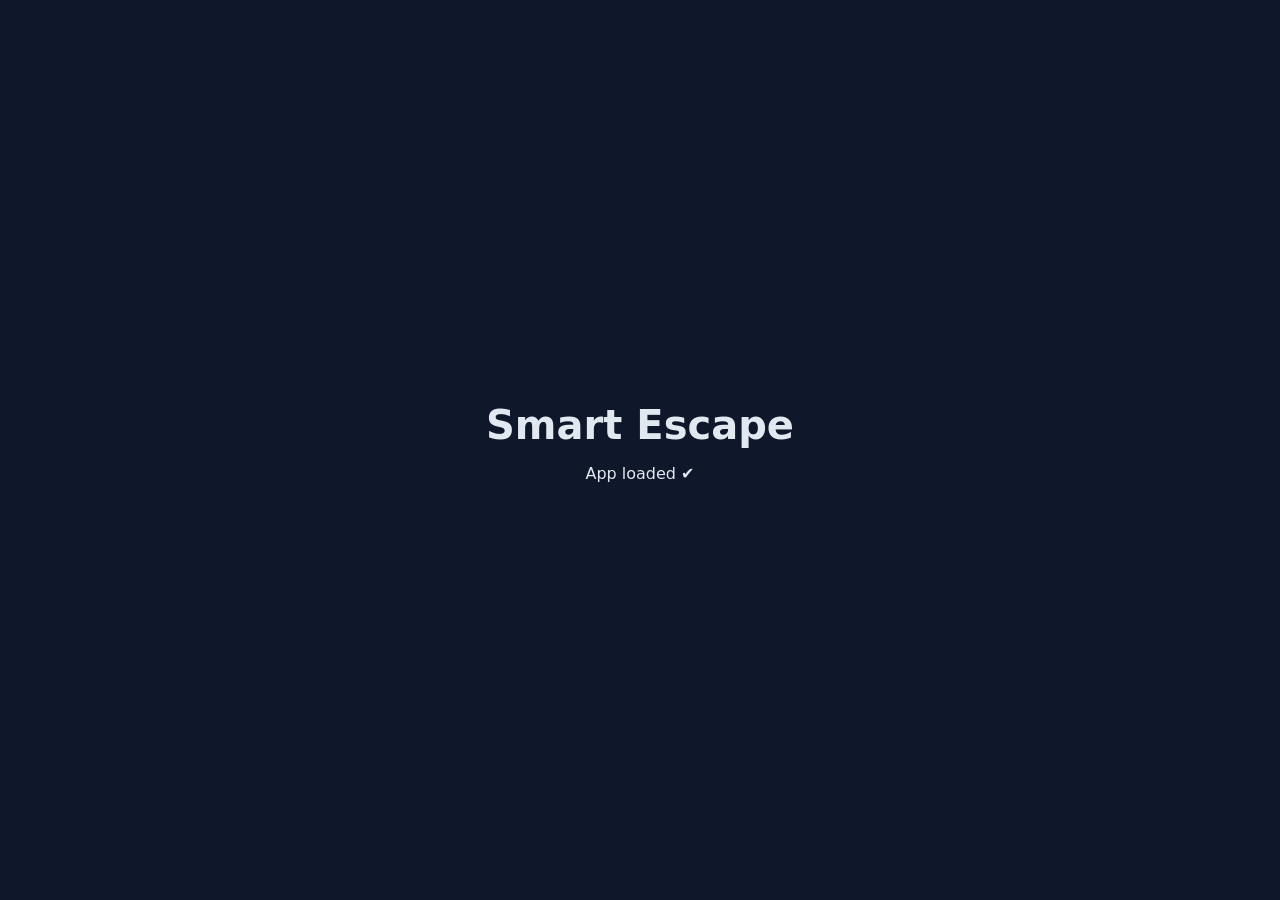
==== index.html @ 909aa0cb "chore: init skeleton, MIT license, placeholder page | AI prompt: Plan Smart Escape project and scaff" ====
<!DOCTYPE html>
<html lang="en">
<head>
  <meta charset="UTF-8" />
  <meta name="viewport" content="width=device-width, initial-scale=1" />
  <title>Smart Escape</title>
  <link rel="stylesheet" href="css/styles.css" />
</head>
<body>
  <main class="boot">
    <h1>Smart Escape</h1>
    <p id="boot-status">Loading…</p>
  </main>
  <script src="js/app.js"></script>
</body>
</html>
---- css/styles.css ----
:root { color-scheme: light; }
* { box-sizing: border-box; }
body {
  margin: 0;
  min-height: 100vh;
  display: grid;
  place-items: center;
  font-family: system-ui, "Segoe UI", "Nirmala UI", sans-serif;
  background: #0f172a;
  color: #e2e8f0;
}
.boot { text-align: center; }
.boot h1 { font-size: 2.5rem; margin: 0 0 .5rem; }
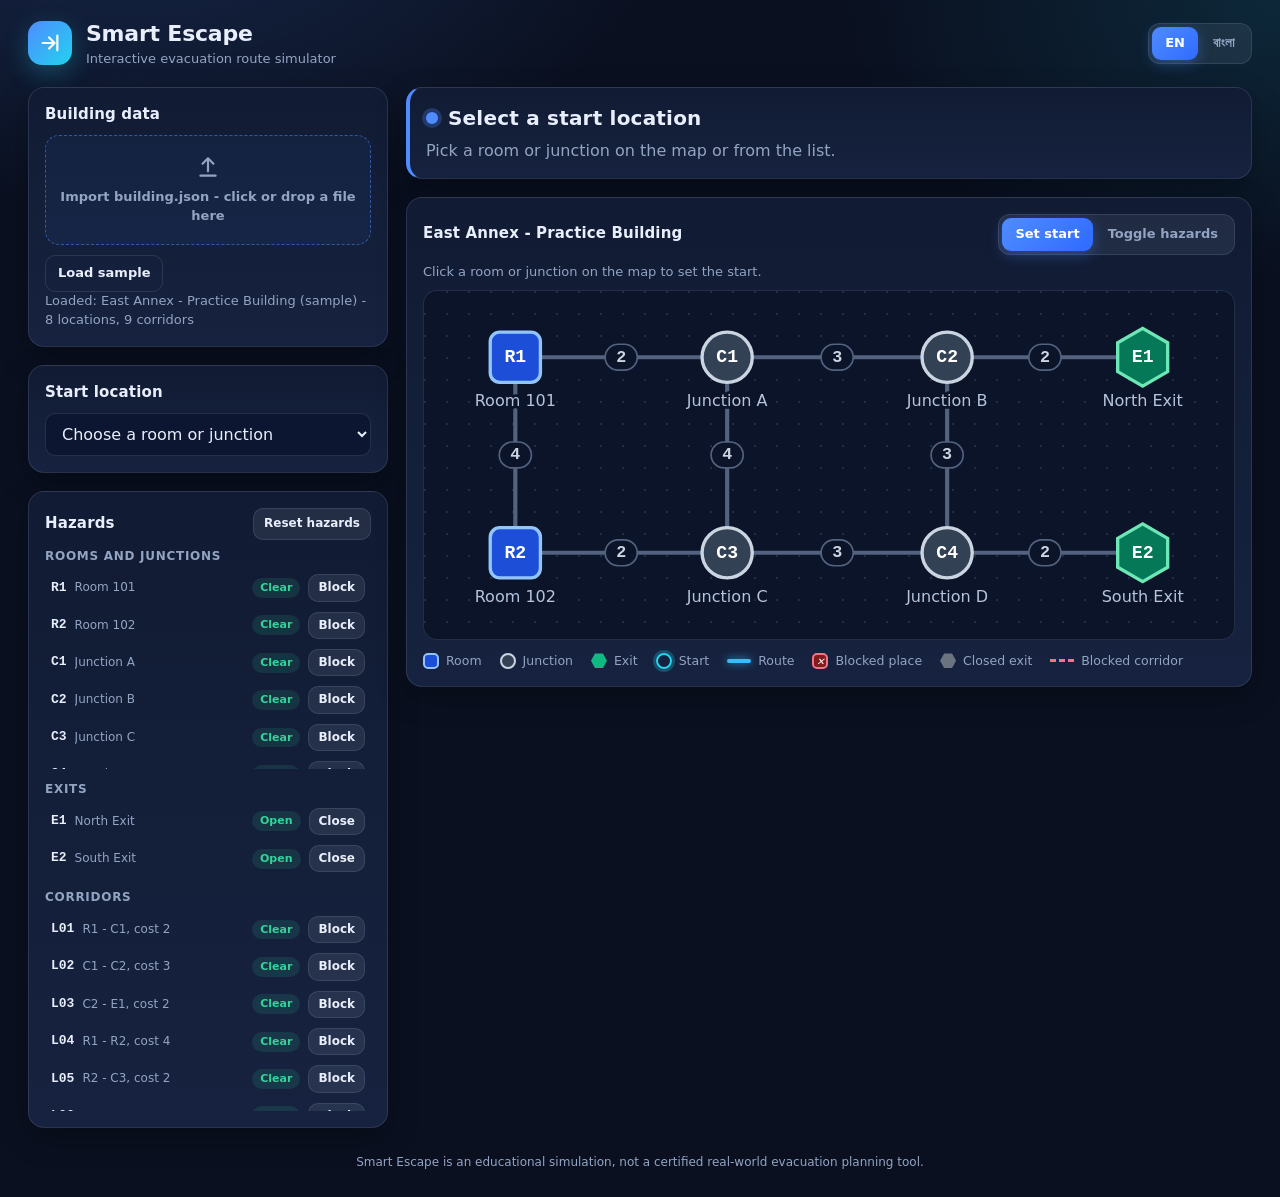
==== commit 6b4b5e5b: "feat: interactive map UI, import, hazards, EN/BN | AI prompt: Build interactive evacuation map with " ====
--- a/index.html
+++ b/index.html
@@ -7,10 +7,104 @@
   <link rel="stylesheet" href="css/styles.css" />
 </head>
 <body>
-  <main class="boot">
-    <h1>Smart Escape</h1>
-    <p id="boot-status">Loading…</p>
-  </main>
+  <header class="topbar">
+    <div class="brand">
+      <div class="logo" aria-hidden="true">
+        <svg viewBox="0 0 24 24" width="22" height="22" fill="none" stroke="#fff" stroke-width="2.4" stroke-linecap="round" stroke-linejoin="round"><path d="M4 12h12M11 6l6 6-6 6"/><path d="M20 4v16"/></svg>
+      </div>
+      <div>
+        <h1 data-i18n="app.title">Smart Escape</h1>
+        <p class="sub" data-i18n="app.subtitle">Interactive evacuation route simulator</p>
+      </div>
+    </div>
+    <div class="seg" role="group" data-i18n-aria="lang.label" aria-label="Language">
+      <button type="button" data-lang="en" aria-pressed="true">EN</button>
+      <button type="button" data-lang="bn" aria-pressed="false">বাংলা</button>
+    </div>
+  </header>
+
+  <div class="layout">
+    <aside class="side">
+      <section class="card">
+        <h2 data-i18n="import.title">Building data</h2>
+        <button id="drop" class="drop" type="button">
+          <svg viewBox="0 0 24 24" width="26" height="26" fill="none" stroke="currentColor" stroke-width="2" stroke-linecap="round" stroke-linejoin="round" aria-hidden="true"><path d="M12 16V4M7 9l5-5 5 5"/><path d="M5 20h14"/></svg>
+          <span data-i18n="import.drop">Import building.json</span>
+        </button>
+        <input id="file" type="file" accept=".json,application/json" hidden />
+        <div class="row"><button id="btn-sample" class="btn ghost" type="button" data-i18n="import.sample">Load sample</button></div>
+        <p id="import-info" class="muted small" dir="auto"></p>
+        <div id="import-errors" class="errors" role="alert" hidden>
+          <p id="error-head" class="err-head"></p>
+          <ul id="error-list"></ul>
+        </div>
+      </section>
+
+      <section class="card">
+        <h2 data-i18n="start.title">Start location</h2>
+        <label class="sr-only" for="start-select" data-i18n="start.title">Start location</label>
+        <select id="start-select"></select>
+      </section>
+
+      <section class="card">
+        <div class="card-head">
+          <h2 data-i18n="hz.title">Hazards</h2>
+          <button id="btn-reset" class="btn small" type="button" data-i18n="reset.btn" data-i18n-title="reset.hint">Reset hazards</button>
+        </div>
+        <div id="hz-lists" class="hz-lists"></div>
+      </section>
+    </aside>
+
+    <main class="main">
+      <section id="status-card" class="card result st-idle" aria-live="polite">
+        <div class="result-head">
+          <span class="dot" aria-hidden="true"></span>
+          <h2 id="status-title"></h2>
+        </div>
+        <p id="status-hint" class="muted" hidden></p>
+        <div id="route-details" hidden>
+          <div class="stats">
+            <div class="stat"><span class="k" data-i18n="route.cost">Total cost</span><span class="v" id="route-cost"></span></div>
+            <div class="stat"><span class="k" data-i18n="route.exit">Exit</span><span class="v small-v" id="route-exit" dir="auto"></span></div>
+            <div class="stat"><span class="k" data-i18n="route.steps">Corridors</span><span class="v" id="route-steps"></span></div>
+          </div>
+          <div id="route-chips" class="chips"></div>
+          <p class="path-line"><span class="k" data-i18n="route.path">Path</span>: <span id="route-path"></span></p>
+        </div>
+      </section>
+
+      <section class="card map-card">
+        <div class="card-head">
+          <h2 id="building-name" dir="auto"></h2>
+          <div class="seg" role="group" data-i18n-aria="mode.title" aria-label="Map click mode">
+            <button type="button" data-mode="start" aria-pressed="true" data-i18n="mode.start">Set start</button>
+            <button type="button" data-mode="hazard" aria-pressed="false" data-i18n="mode.hazard">Toggle hazards</button>
+          </div>
+        </div>
+        <p id="mode-hint" class="muted small"></p>
+        <div id="map" class="map"></div>
+        <ul class="legend">
+          <li><i class="sw sw-room"></i><span data-i18n="legend.room">Room</span></li>
+          <li><i class="sw sw-junction"></i><span data-i18n="legend.junction">Junction</span></li>
+          <li><i class="sw sw-exit"></i><span data-i18n="legend.exit">Exit</span></li>
+          <li><i class="sw sw-start"></i><span data-i18n="legend.start">Start</span></li>
+          <li><i class="sw sw-route"></i><span data-i18n="legend.route">Route</span></li>
+          <li><i class="sw sw-blocked"></i><span data-i18n="legend.blockedNode">Blocked place</span></li>
+          <li><i class="sw sw-closed"></i><span data-i18n="legend.closedExit">Closed exit</span></li>
+          <li><i class="sw sw-edge"></i><span data-i18n="legend.blockedEdge">Blocked corridor</span></li>
+        </ul>
+      </section>
+    </main>
+  </div>
+
+  <footer class="foot" data-i18n="foot.note">Smart Escape is an educational simulation, not a certified real-world evacuation planning tool.</footer>
+  <div id="toast" class="toast" role="status" aria-live="polite"></div>
+
+  <script src="js/validate.js"></script>
+  <script src="js/router.js"></script>
+  <script src="js/sample.js"></script>
+  <script src="js/i18n.js"></script>
+  <script src="js/render.js"></script>
   <script src="js/app.js"></script>
 </body>
 </html>
--- a/css/styles.css
+++ b/css/styles.css
@@ -1,13 +1,180 @@
-:root { color-scheme: light; }
+:root {
+  --bg: #0a1020; --card: #111b33; --card2: #16223f; --line: rgba(148,163,184,.18);
+  --text: #e8eefc; --muted: #93a4c3;
+  --accent: #4f8cff; --accent2: #22d3ee; --route: #38bdf8;
+  --ok: #34d399; --warn: #fbbf24; --bad: #fb7185;
+  --font: system-ui, "Segoe UI", "Nirmala UI", "Noto Sans Bengali", "Bangla Sangam MN", "Kalpurush", Roboto, Arial, sans-serif;
+  --mono: ui-monospace, "Cascadia Mono", Consolas, Menlo, monospace;
+}
 * { box-sizing: border-box; }
+[hidden] { display: none !important; }
+html, body { margin: 0; }
 body {
-  margin: 0;
-  min-height: 100vh;
-  display: grid;
-  place-items: center;
-  font-family: system-ui, "Segoe UI", "Nirmala UI", sans-serif;
-  background: #0f172a;
-  color: #e2e8f0;
+  font-family: var(--font); color: var(--text); background: var(--bg); min-height: 100vh; line-height: 1.45;
+  background-image: radial-gradient(900px 500px at 10% -10%, rgba(79,140,255,.18), transparent 60%),
+                    radial-gradient(800px 500px at 100% 0, rgba(34,211,238,.12), transparent 55%);
+  background-attachment: fixed;
 }
-.boot { text-align: center; }
-.boot h1 { font-size: 2.5rem; margin: 0 0 .5rem; }+.sr-only { position: absolute; width: 1px; height: 1px; overflow: hidden; clip: rect(0 0 0 0); white-space: nowrap; }
+h1, h2, h3, p { margin: 0; }
+.muted { color: var(--muted); }
+.small { font-size: 13px; }
+.k { color: var(--muted); font-size: 12px; letter-spacing: .04em; text-transform: uppercase; }
+
+/* ---------- top bar ---------- */
+.topbar { display: flex; align-items: center; justify-content: space-between; gap: 16px; padding: 18px 28px; max-width: 1400px; margin: 0 auto; }
+.brand { display: flex; align-items: center; gap: 14px; }
+.logo { width: 44px; height: 44px; border-radius: 14px; display: grid; place-items: center; background: linear-gradient(135deg, var(--accent), var(--accent2)); box-shadow: 0 8px 24px rgba(34,211,238,.28); }
+.brand h1 { font-size: 22px; letter-spacing: -.01em; }
+.sub { color: var(--muted); font-size: 13px; }
+
+/* ---------- segmented control ---------- */
+.seg { display: inline-flex; gap: 2px; padding: 3px; border-radius: 12px; background: rgba(148,163,184,.12); border: 1px solid var(--line); }
+.seg button { font: inherit; font-size: 13px; font-weight: 600; color: var(--muted); background: transparent; border: 0; padding: 7px 13px; border-radius: 9px; cursor: pointer; transition: background .18s, color .18s; }
+.seg button:hover { color: var(--text); }
+.seg button[aria-pressed="true"] { color: #fff; background: linear-gradient(135deg, var(--accent), #2f6bff); box-shadow: 0 4px 14px rgba(79,140,255,.35); }
+
+/* ---------- layout & cards ---------- */
+.layout { display: grid; grid-template-columns: 360px minmax(0, 1fr); gap: 18px; padding: 0 28px 20px; max-width: 1400px; margin: 0 auto; align-items: start; }
+.side, .main { display: flex; flex-direction: column; gap: 18px; min-width: 0; }
+@media (max-width: 980px) { .layout { grid-template-columns: 1fr; padding: 0 14px 16px; } .main { order: -1; } .topbar { padding: 14px; } }
+.card { background: linear-gradient(180deg, var(--card), var(--card2)); border: 1px solid var(--line); border-radius: 16px; padding: 16px; box-shadow: 0 10px 30px rgba(0,0,0,.28); }
+.card h2 { font-size: 15px; margin-bottom: 10px; letter-spacing: .01em; }
+.card-head { display: flex; align-items: center; justify-content: space-between; gap: 10px; flex-wrap: wrap; margin-bottom: 8px; }
+.card-head h2 { margin: 0; }
+.row { display: flex; gap: 8px; margin-top: 10px; }
+
+/* ---------- buttons, select ---------- */
+.btn { font: inherit; font-size: 13px; font-weight: 600; color: var(--text); background: rgba(148,163,184,.14); border: 1px solid var(--line); padding: 8px 12px; border-radius: 10px; cursor: pointer; transition: background .18s, transform .12s, border-color .18s; }
+.btn:hover { background: rgba(148,163,184,.24); }
+.btn:active { transform: scale(.97); }
+.btn.small { padding: 6px 10px; font-size: 12px; }
+.btn.tiny { padding: 4px 9px; font-size: 12px; }
+.btn.ghost { background: transparent; }
+button:focus-visible, select:focus-visible, .btn:focus-visible { outline: 2px solid var(--accent2); outline-offset: 2px; }
+select { width: 100%; font: inherit; color: var(--text); background: #0c1630; border: 1px solid var(--line); border-radius: 10px; padding: 10px 12px; }
+select option:disabled { color: #64748b; }
+
+.drop { width: 100%; display: flex; flex-direction: column; align-items: center; gap: 8px; padding: 18px 12px; font: inherit; font-size: 13px; font-weight: 600; color: var(--muted); background: rgba(79,140,255,.06); border: 1.5px dashed rgba(79,140,255,.5); border-radius: 14px; cursor: pointer; text-align: center; transition: background .2s, color .2s, border-color .2s; }
+.drop:hover, body.dragging .drop { background: rgba(79,140,255,.16); color: var(--text); border-color: var(--accent2); }
+.drop:focus-visible { outline: 2px solid var(--accent2); outline-offset: 2px; }
+.errors { margin-top: 10px; padding: 10px 12px; border-radius: 12px; background: rgba(251,113,133,.1); border: 1px solid rgba(251,113,133,.45); font-size: 13px; }
+.err-head { font-weight: 700; color: var(--bad); margin-bottom: 4px; }
+.errors ul { margin: 0; padding-left: 18px; }
+.errors li { margin: 2px 0; word-break: break-word; }
+
+/* ---------- hazard lists ---------- */
+.hz-lists { display: flex; flex-direction: column; gap: 12px; }
+.hz h3 { font-size: 12px; text-transform: uppercase; letter-spacing: .06em; color: var(--muted); margin-bottom: 4px; }
+.hz ul { list-style: none; margin: 0; padding: 0; max-height: 200px; overflow: auto; }
+.hz li { display: flex; align-items: center; gap: 8px; padding: 5px 6px; border-radius: 10px; transition: background .15s; }
+.hz li:hover { background: rgba(148,163,184,.1); }
+.hz li.is-start { background: rgba(34,211,238,.1); box-shadow: inset 2px 0 0 var(--accent2); }
+.hz .id { font-family: var(--mono); font-weight: 700; font-size: 13px; }
+.hz .meta { flex: 1; min-width: 0; color: var(--muted); font-size: 12px; overflow: hidden; text-overflow: ellipsis; white-space: nowrap; }
+.badge { font-size: 11px; font-weight: 700; padding: 2px 8px; border-radius: 999px; transition: background .2s, color .2s; }
+.badge.ok { color: var(--ok); background: rgba(52,211,153,.12); }
+.badge.bad { color: var(--bad); background: rgba(251,113,133,.16); }
+
+/* ---------- result card ---------- */
+.result { --st: var(--muted); border-left: 4px solid var(--st); transition: border-color .25s; }
+.st-ok { --st: var(--ok); } .st-bad { --st: var(--bad); } .st-warn { --st: var(--warn); } .st-idle { --st: var(--accent); }
+.result.swap { animation: swap .28s ease-out; }
+.result-head { display: flex; align-items: center; gap: 10px; }
+.result-head h2 { margin: 0; font-size: 20px; }
+.dot { width: 12px; height: 12px; border-radius: 50%; background: var(--st); box-shadow: 0 0 0 4px color-mix(in srgb, var(--st) 25%, transparent); }
+#status-hint { margin-top: 6px; }
+.stats { display: grid; grid-template-columns: repeat(3, minmax(0, 1fr)); gap: 12px; margin: 14px 0; }
+.stat { display: flex; flex-direction: column; gap: 2px; padding: 10px 12px; border-radius: 12px; background: rgba(148,163,184,.08); border: 1px solid var(--line); min-width: 0; }
+.stat .v { font-size: 30px; font-weight: 800; line-height: 1.1; }
+.stat .small-v { font-size: 16px; font-weight: 700; margin-top: 6px; overflow-wrap: anywhere; }
+.chips { display: flex; flex-wrap: wrap; align-items: center; gap: 6px; }
+.chip { display: inline-flex; align-items: center; justify-content: center; min-width: 44px; padding: 6px 10px; border-radius: 10px; font-family: var(--mono); font-weight: 800; font-size: 14px; border: 1.5px solid; animation: chipIn .25s ease-out both; }
+.chip-room { background: rgba(59,130,246,.2); border-color: #60a5fa; }
+.chip-junction { background: rgba(100,116,139,.25); border-color: #cbd5e1; }
+.chip-exit { background: rgba(16,185,129,.22); border-color: #34d399; }
+.hop { display: inline-flex; flex-direction: column; align-items: center; line-height: 1; color: var(--muted); font-size: 11px; gap: 2px; }
+.hop i { font-style: normal; font-size: 16px; }
+.hop b { color: var(--route); }
+.path-line { margin-top: 12px; font-family: var(--mono); font-size: 13px; color: #cbd5e1; overflow-wrap: anywhere; }
+
+/* ---------- map ---------- */
+.map { margin-top: 8px; border-radius: 14px; border: 1px solid var(--line); padding: 6px; background: radial-gradient(circle at 1px 1px, rgba(148,163,184,.18) 1px, transparent 0) 0 0 / 22px 22px, #0b1428; }
+.map-svg { display: block; width: 100%; height: auto; min-height: 260px; max-height: 70vh; user-select: none; }
+.map-svg g:focus { outline: none; }
+
+.edge-hit { stroke: transparent; stroke-width: calc(26px * var(--u)); pointer-events: stroke; fill: none; }
+.edge-line { stroke: #52627f; stroke-width: calc(3px * var(--u)); stroke-linecap: round; transition: stroke .25s, opacity .25s; }
+.edge.dead .edge-line { opacity: .3; }
+.edge.blocked .edge-line { stroke: var(--bad); stroke-dasharray: calc(7px * var(--u)) calc(6px * var(--u)); }
+.edge.on-route .edge-line { stroke: var(--route); }
+.pill-bg { fill: #0b1428; stroke: #52627f; stroke-width: calc(1.2px * var(--u)); transition: stroke .25s, fill .25s; }
+.edge-cost { fill: #cbd5e1; font-family: var(--mono); font-weight: 700; font-size: calc(12px * var(--u)); text-anchor: middle; dominant-baseline: central; pointer-events: none; }
+.edge.blocked .pill-bg { stroke: var(--bad); fill: #3b0f1a; }
+.edge.blocked .edge-cost { fill: var(--bad); }
+.edge.on-route .pill-bg { stroke: var(--route); }
+.edge.on-route .edge-cost { fill: var(--route); }
+.edge.dead .edge-pill { opacity: .45; }
+.edge-x { opacity: 0; pointer-events: none; transition: opacity .2s; }
+.edge-x line { stroke: var(--bad); stroke-width: calc(2.8px * var(--u)); stroke-linecap: round; }
+.edge.blocked .edge-x { opacity: 1; }
+.edge:focus-visible .edge-line { stroke: #fff; }
+
+.node-hit { fill: transparent; }
+.type-room { --fill: #1d4ed8; --stroke: #93c5fd; }
+.type-junction { --fill: #334155; --stroke: #cbd5e1; }
+.type-exit { --fill: #047857; --stroke: #6ee7b7; }
+.node.blocked { --fill: #7f1d1d; --stroke: #fb7185; }
+.node.closed { --fill: #1f2937; --stroke: #6b7280; }
+.node .shape { fill: var(--fill); stroke: var(--stroke); stroke-width: calc(2.4px * var(--u)); transition: fill .25s, stroke .25s, transform .18s; transform-box: fill-box; transform-origin: center; }
+.node:hover .shape { transform: scale(1.08); }
+.node.closed .shape { stroke-dasharray: calc(4px * var(--u)) calc(3px * var(--u)); }
+.node.on-route .shape { filter: drop-shadow(0 0 6px rgba(56,189,248,.85)); stroke: var(--route); }
+.node:focus-visible .shape { stroke: #fff; }
+.node-id { fill: #fff; font-family: var(--mono); font-weight: 800; font-size: calc(13px * var(--u) * var(--k, 1)); text-anchor: middle; dominant-baseline: central; pointer-events: none; }
+.node-label { fill: #b6c3dc; font-size: calc(11.5px * var(--u)); text-anchor: middle; paint-order: stroke; stroke: #0b1428; stroke-width: calc(4px * var(--u)); stroke-linejoin: round; pointer-events: none; transition: fill .25s; }
+.node.blocked .node-label { fill: var(--bad); }
+.node.closed .node-label { fill: #8b97ab; }
+.node-x { opacity: 0; transform: scale(.4); transform-box: fill-box; transform-origin: center; transition: opacity .2s, transform .22s; pointer-events: none; }
+.node-x line { stroke: #fff; stroke-width: calc(3px * var(--u)); stroke-linecap: round; }
+.node.blocked .node-x { opacity: 1; transform: scale(1); }
+.node-slash { stroke: #e5e7eb; stroke-width: calc(3px * var(--u)); stroke-linecap: round; opacity: 0; transition: opacity .2s; pointer-events: none; }
+.node.closed .node-slash { opacity: .95; }
+.start-static { fill: none; stroke: var(--accent2); stroke-width: calc(2.2px * var(--u)); opacity: 0; transition: opacity .2s; pointer-events: none; }
+.node.is-start .start-static { opacity: 1; }
+.start-ring { fill: none; stroke: var(--accent2); stroke-width: calc(2px * var(--u)); opacity: 0; transform-box: fill-box; transform-origin: center; pointer-events: none; }
+.node.is-start .start-ring { animation: pulse 2.4s ease-out infinite; }
+
+svg[data-mode="hazard"] .edge, svg[data-mode="hazard"] .node { cursor: pointer; }
+svg[data-mode="start"] .node.type-room, svg[data-mode="start"] .node.type-junction { cursor: pointer; }
+
+.route-layer { pointer-events: none; }
+.route-glow { fill: none; stroke: rgba(56,189,248,.28); stroke-width: calc(11px * var(--u)); stroke-linecap: round; stroke-linejoin: round; animation: fadeIn .4s ease both; }
+.route-line { fill: none; stroke: var(--route); stroke-width: calc(5px * var(--u)); stroke-linecap: round; stroke-linejoin: round; stroke-dasharray: 1; stroke-dashoffset: 0; animation: draw .55s cubic-bezier(.4, 0, .2, 1) both; }
+
+/* ---------- legend ---------- */
+.legend { list-style: none; margin: 12px 0 0; padding: 0; display: flex; flex-wrap: wrap; gap: 8px 18px; font-size: 12.5px; color: var(--muted); }
+.legend li { display: inline-flex; align-items: center; gap: 7px; }
+.sw { display: inline-block; width: 16px; height: 16px; flex: none; position: relative; }
+.sw-room { border-radius: 5px; background: #1d4ed8; border: 2px solid #93c5fd; }
+.sw-junction { border-radius: 50%; background: #334155; border: 2px solid #cbd5e1; }
+.sw-exit { background: #10b981; clip-path: polygon(25% 5%, 75% 5%, 100% 50%, 75% 95%, 25% 95%, 0 50%); }
+.sw-start { border-radius: 50%; border: 2px solid var(--accent2); box-shadow: 0 0 0 3px rgba(34,211,238,.25); }
+.sw-route { width: 24px; height: 4px; border-radius: 4px; background: var(--route); align-self: center; box-shadow: 0 0 8px rgba(56,189,248,.8); }
+.sw-blocked { border-radius: 5px; background: #7f1d1d; border: 2px solid #fb7185; }
+.sw-blocked::after { content: "\2715"; position: absolute; inset: 0; display: grid; place-items: center; font-size: 10px; color: #fff; }
+.sw-closed { background: #6b7280; clip-path: polygon(25% 5%, 75% 5%, 100% 50%, 75% 95%, 25% 95%, 0 50%); }
+.sw-edge { width: 24px; height: 0; border-top: 3px dashed var(--bad); align-self: center; }
+
+.foot { text-align: center; color: var(--muted); font-size: 12px; padding: 6px 16px 26px; }
+.toast { position: fixed; left: 50%; bottom: 24px; transform: translate(-50%, 18px); opacity: 0; pointer-events: none; background: #0b1428; border: 1px solid var(--line); padding: 10px 16px; border-radius: 12px; box-shadow: 0 10px 30px rgba(0,0,0,.45); transition: opacity .2s, transform .2s; z-index: 50; max-width: 90vw; font-size: 14px; }
+.toast.show { opacity: 1; transform: translate(-50%, 0); }
+
+@keyframes draw { from { stroke-dashoffset: 1; } to { stroke-dashoffset: 0; } }
+@keyframes fadeIn { from { opacity: 0; } to { opacity: 1; } }
+@keyframes pulse { 0% { transform: scale(.9); opacity: .65; } 100% { transform: scale(1.7); opacity: 0; } }
+@keyframes chipIn { from { opacity: 0; transform: translateY(5px) scale(.94); } to { opacity: 1; transform: none; } }
+@keyframes swap { from { opacity: .55; transform: translateY(5px); } to { opacity: 1; transform: none; } }
+@media (prefers-reduced-motion: reduce) {
+  *, *::before, *::after { animation: none !important; transition: none !important; }
+}
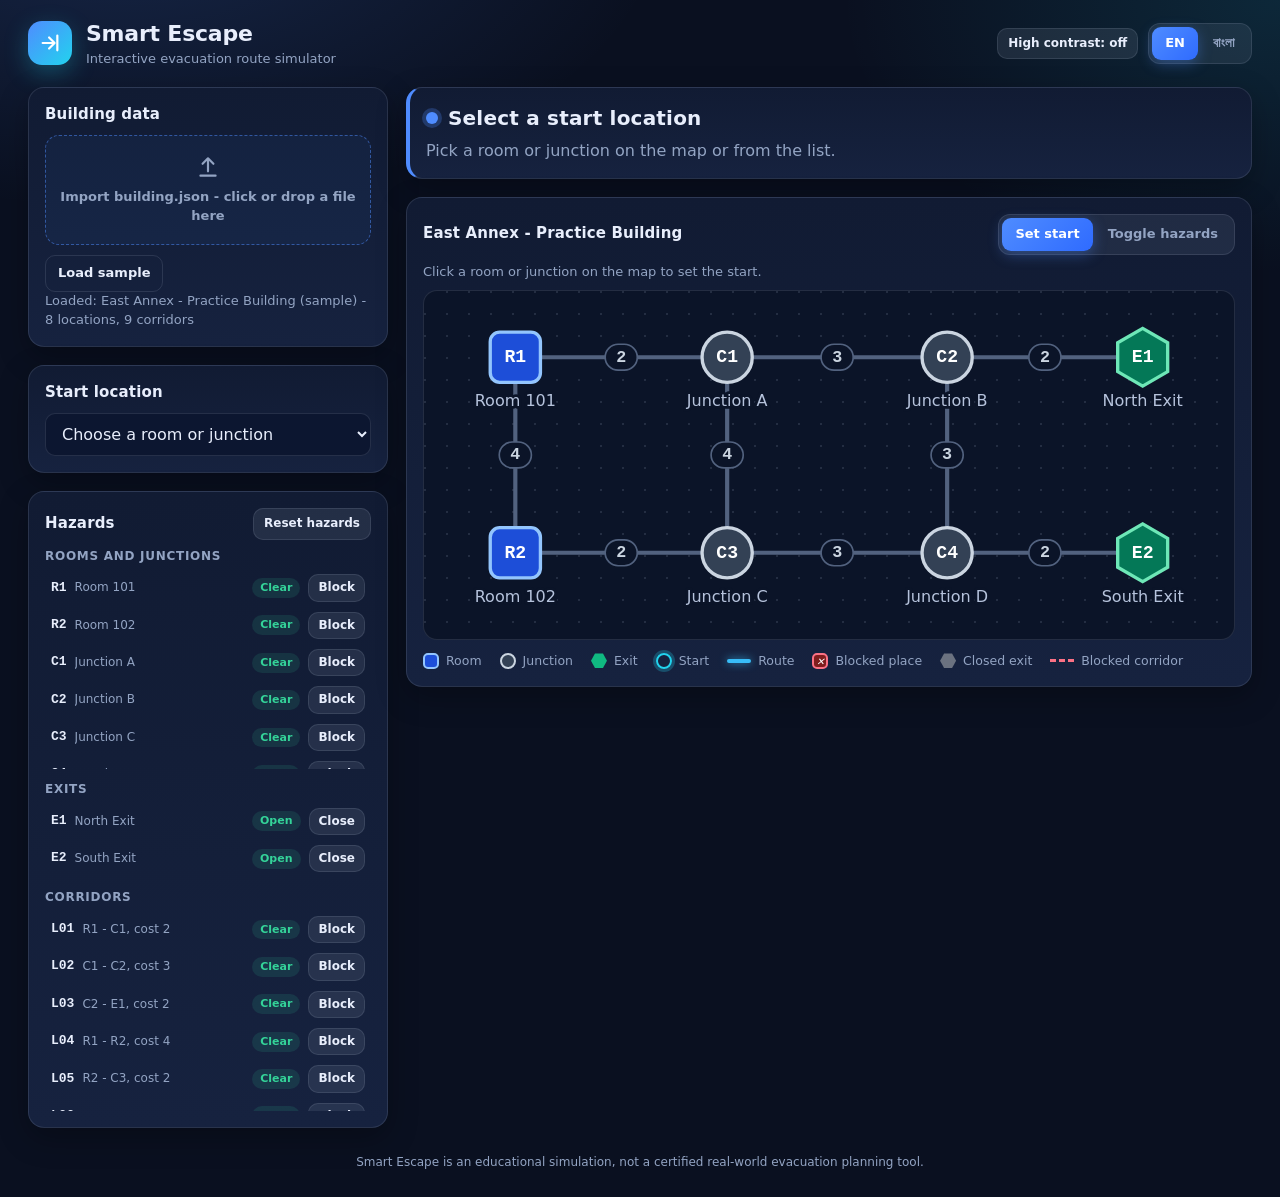
==== commit 00bd2fef: "feat: route walkthrough, high-contrast mode | AI prompt: Add route walkthrough animation and high-co" ====
--- a/index.html
+++ b/index.html
@@ -5,6 +5,7 @@
   <meta name="viewport" content="width=device-width, initial-scale=1" />
   <title>Smart Escape</title>
   <link rel="stylesheet" href="css/styles.css" />
+  <link rel="stylesheet" href="css/extras.css" />
 </head>
 <body>
   <header class="topbar">
@@ -105,6 +106,7 @@
   <script src="js/sample.js"></script>
   <script src="js/i18n.js"></script>
   <script src="js/render.js"></script>
+  <script src="js/extras.js"></script>
   <script src="js/app.js"></script>
 </body>
 </html>
--- a/css/extras.css
+++ b/css/extras.css
@@ -0,0 +1,16 @@
+.tools { display: flex; align-items: center; gap: 10px; flex-wrap: wrap; }
+.walk-btn { margin-top: 12px; }
+.walker { fill: #fff; stroke: var(--route); stroke-width: calc(3px * var(--u)); filter: drop-shadow(0 0 6px rgba(56,189,248,.9)); pointer-events: none; }
+
+body.hc { --bg: #000; --card: #000; --card2: #000; --line: #fff; --text: #fff; --muted: #e6e6e6;
+  --route: #ffe600; --accent: #ffe600; --accent2: #ffe600; --ok: #39ff88; --bad: #ff6b6b; --warn: #ffd400;
+  background-image: none; }
+body.hc .card { border-color: #fff; box-shadow: none; }
+body.hc .map { background: #000; border-color: #fff; }
+body.hc .edge-line { stroke: #fff; }
+body.hc .pill-bg { fill: #000; stroke: #fff; }
+body.hc .edge-cost, body.hc .node-label { fill: #fff; }
+body.hc .route-glow { stroke: rgba(255,230,0,.35); }
+body.hc .seg button[aria-pressed="true"] { background: #ffe600; color: #000; box-shadow: none; }
+body.hc .btn, body.hc select { border-color: #fff; }
+body.hc select { background: #000; }
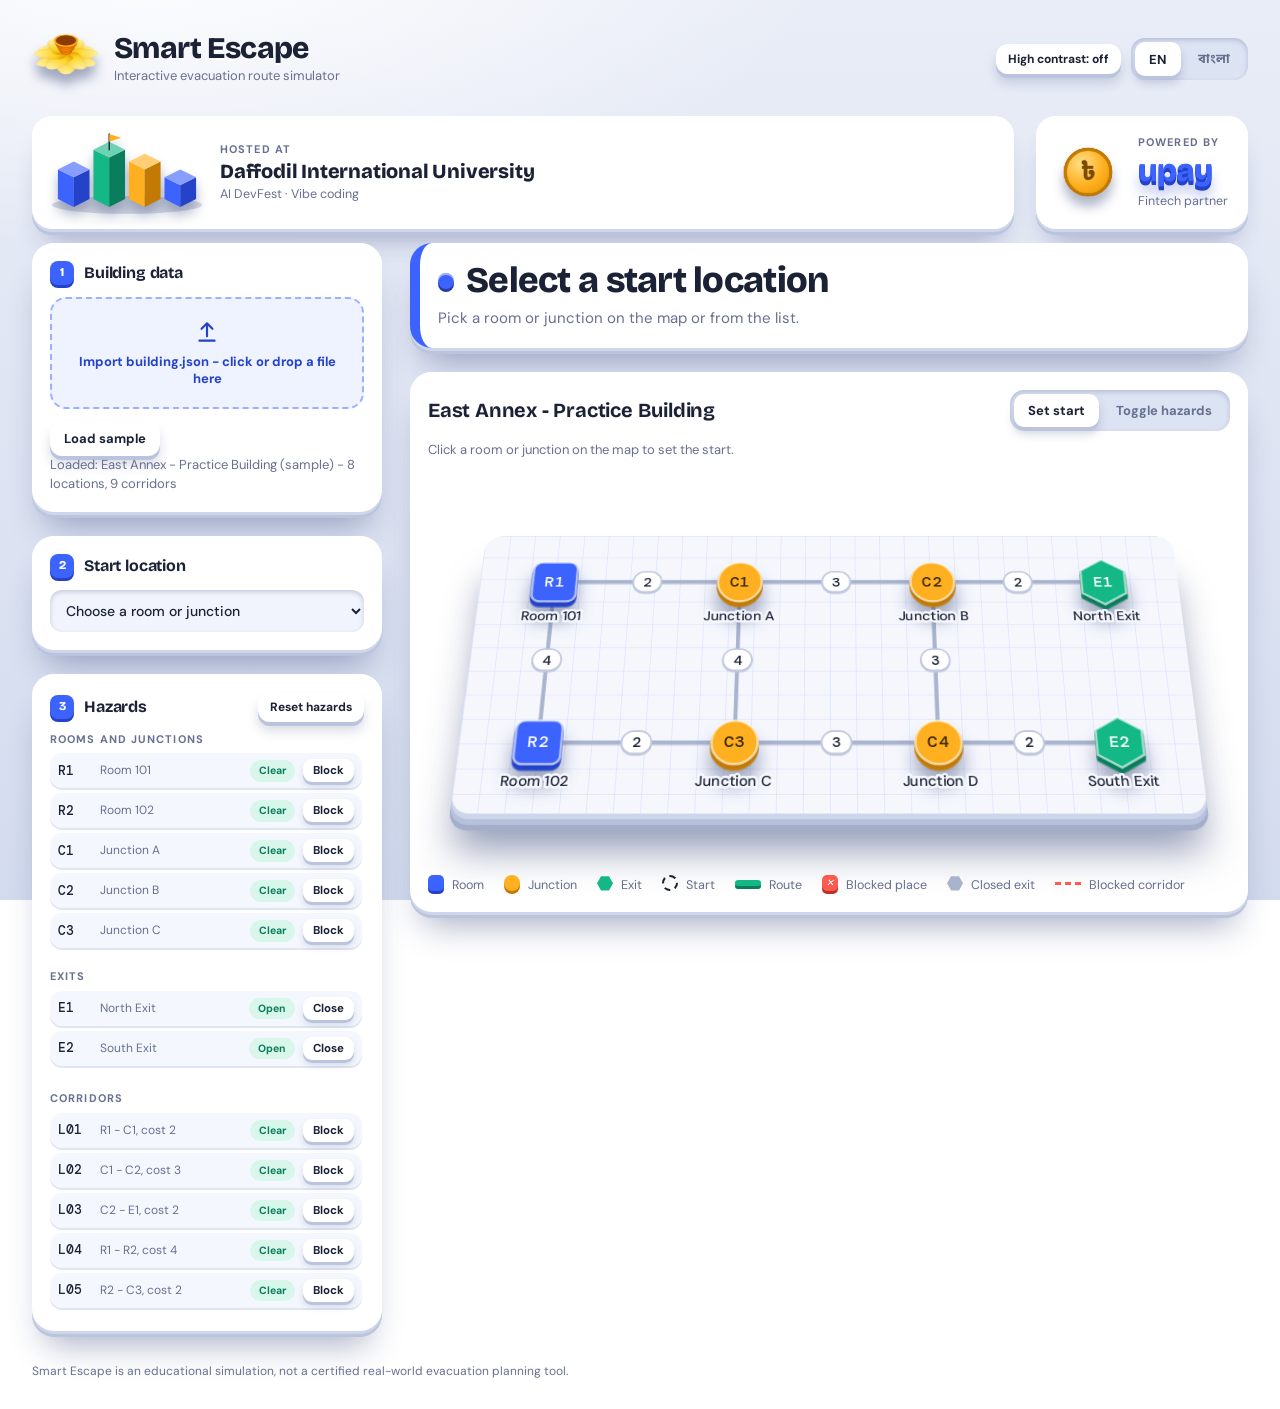
==== commit 0471b8f6: "feat: 3D high contrast, daffodil, campus blocks, upay banner | AI prompt: Add 3D daffodil, campus bl" ====
--- a/index.html
+++ b/index.html
@@ -4,14 +4,37 @@
   <meta charset="UTF-8" />
   <meta name="viewport" content="width=device-width, initial-scale=1" />
   <title>Smart Escape</title>
+  <link rel="preconnect" href="https://fonts.googleapis.com" />
+  <link rel="preconnect" href="https://fonts.gstatic.com" crossorigin />
+  <link href="https://fonts.googleapis.com/css2?family=Bricolage+Grotesque:wght@600;800&family=DM+Sans:wght@400;500;700&family=DM+Mono:wght@500&family=Noto+Sans+Bengali:wght@400;600;700&display=swap" rel="stylesheet" />
   <link rel="stylesheet" href="css/styles.css" />
+  <link rel="stylesheet" href="css/campus.css" />
   <link rel="stylesheet" href="css/extras.css" />
 </head>
 <body>
   <header class="topbar">
     <div class="brand">
-      <div class="logo" aria-hidden="true">
-        <svg viewBox="0 0 24 24" width="22" height="22" fill="none" stroke="#fff" stroke-width="2.4" stroke-linecap="round" stroke-linejoin="round"><path d="M4 12h12M11 6l6 6-6 6"/><path d="M20 4v16"/></svg>
+      <div class="flower-wrap" aria-hidden="true">
+        <div class="flower">
+          <i class="petal" style="--a:0deg;--z:0px"></i>
+          <i class="petal" style="--a:60deg;--z:0px"></i>
+          <i class="petal" style="--a:120deg;--z:0px"></i>
+          <i class="petal" style="--a:180deg;--z:0px"></i>
+          <i class="petal" style="--a:240deg;--z:0px"></i>
+          <i class="petal" style="--a:300deg;--z:0px"></i>
+          <i class="petal" style="--a:30deg;--z:3px"></i>
+          <i class="petal" style="--a:90deg;--z:3px"></i>
+          <i class="petal" style="--a:150deg;--z:3px"></i>
+          <i class="petal" style="--a:210deg;--z:3px"></i>
+          <i class="petal" style="--a:270deg;--z:3px"></i>
+          <i class="petal" style="--a:330deg;--z:3px"></i>
+          <i class="ring" style="--i:0"></i>
+          <i class="ring" style="--i:1"></i>
+          <i class="ring" style="--i:2"></i>
+          <i class="ring" style="--i:3"></i>
+          <i class="ring" style="--i:4"></i>
+          <i class="ring" style="--i:5"></i>
+        </div>
       </div>
       <div>
         <h1 data-i18n="app.title">Smart Escape</h1>
@@ -23,6 +46,59 @@
       <button type="button" data-lang="bn" aria-pressed="false">বাংলা</button>
     </div>
   </header>
+
+  <section class="sponsors" data-i18n-aria="sp.label" aria-label="Event partners">
+    <div class="host">
+      <svg class="campus" viewBox="0 0 152 90" aria-hidden="true">
+        <ellipse class="base" cx="76" cy="78" rx="76" ry="9" />
+        <g style="--c: var(--blue); --cd: var(--blue-d)">
+          <polygon class="l" points="6,42 22,50 22,80 6,72" />
+          <polygon class="r" points="22,50 38,42 38,72 22,80" />
+          <polygon class="t" points="22,34 38,42 22,50 6,42" />
+        </g>
+        <g style="--c: var(--go); --cd: var(--go-d)">
+          <polygon class="l" points="42,22 58,30 58,80 42,72" />
+          <polygon class="r" points="58,30 74,22 74,72 58,80" />
+          <polygon class="t" points="58,14 74,22 58,30 42,22" />
+          <line class="pole" x1="58" y1="22" x2="58" y2="6" />
+          <polygon class="flag" points="58,6 70,10 58,14" />
+        </g>
+        <g style="--c: var(--amber); --cd: var(--amber-d)">
+          <polygon class="l" points="78,34 94,42 94,80 78,72" />
+          <polygon class="r" points="94,42 110,34 110,72 94,80" />
+          <polygon class="t" points="94,26 110,34 94,42 78,34" />
+        </g>
+        <g style="--c: var(--blue); --cd: var(--blue-d)">
+          <polygon class="l" points="114,50 130,58 130,80 114,72" />
+          <polygon class="r" points="130,58 146,50 146,72 130,80" />
+          <polygon class="t" points="130,42 146,50 130,58 114,50" />
+        </g>
+      </svg>
+      <div class="s-text">
+        <span class="k" data-i18n="sp.hosted">Hosted at</span>
+        <b data-i18n="sp.name">Daffodil International University</b>
+        <small data-i18n="sp.event">AI DevFest · Vibe coding</small>
+      </div>
+    </div>
+    <div class="partner">
+      <div class="coin-wrap" aria-hidden="true">
+        <div class="coin">
+          <i class="d" style="--z:-2px"></i>
+          <i class="d" style="--z:-1px"></i>
+          <i class="d" style="--z:0px"></i>
+          <i class="d" style="--z:1px"></i>
+          <i class="d" style="--z:2px"></i>
+          <i class="f" style="--z:3px">&#2547;</i>
+          <i class="f" style="--z:-3px;--r:180deg">&#2547;</i>
+        </div>
+      </div>
+      <div class="s-text">
+        <span class="k" data-i18n="sp.powered">Powered by</span>
+        <b class="upay">upay</b>
+        <small data-i18n="sp.fintech">Fintech partner</small>
+      </div>
+    </div>
+  </section>
 
   <div class="layout">
     <aside class="side">
--- a/css/styles.css
+++ b/css/styles.css
@@ -1,180 +1,200 @@
 :root {
-  --bg: #0a1020; --card: #111b33; --card2: #16223f; --line: rgba(148,163,184,.18);
-  --text: #e8eefc; --muted: #93a4c3;
-  --accent: #4f8cff; --accent2: #22d3ee; --route: #38bdf8;
-  --ok: #34d399; --warn: #fbbf24; --bad: #fb7185;
-  --font: system-ui, "Segoe UI", "Nirmala UI", "Noto Sans Bengali", "Bangla Sangam MN", "Kalpurush", Roboto, Arial, sans-serif;
-  --mono: ui-monospace, "Cascadia Mono", Consolas, Menlo, monospace;
+  --tilt: 30deg;
+  --bg1: #e9edf7; --bg2: #d3dbee;
+  --panel: #ffffff; --edge1: #cfd6ea; --edge2: #bac4de;
+  --ink: #1b2236; --muted: #667090; --floor: #f5f7fd;
+  --blue: #3d63ff; --blue-d: #2443c9;
+  --amber: #ffb020; --amber-d: #c27a05;
+  --go: #13b886; --go-d: #0a7d5c;
+  --haz: #ff5a4f; --haz-d: #bf3128;
+  --warn: #f5a524;
+  --display: "Bricolage Grotesque", "Noto Sans Bengali", "Nirmala UI", system-ui, sans-serif;
+  --sans: "DM Sans", "Noto Sans Bengali", "Nirmala UI", "Segoe UI", system-ui, sans-serif;
+  --mono: "DM Mono", "Cascadia Mono", Consolas, ui-monospace, monospace;
 }
 * { box-sizing: border-box; }
 [hidden] { display: none !important; }
 html, body { margin: 0; }
 body {
-  font-family: var(--font); color: var(--text); background: var(--bg); min-height: 100vh; line-height: 1.45;
-  background-image: radial-gradient(900px 500px at 10% -10%, rgba(79,140,255,.18), transparent 60%),
-                    radial-gradient(800px 500px at 100% 0, rgba(34,211,238,.12), transparent 55%);
+  font-family: var(--sans); font-size: 15px; line-height: 1.45; color: var(--ink); min-height: 100vh;
+  background: radial-gradient(1100px 520px at 12% -8%, #ffffff 0, rgba(255,255,255,0) 62%), linear-gradient(180deg, var(--bg1), var(--bg2));
   background-attachment: fixed;
 }
+html:lang(bn) * { letter-spacing: 0 !important; }
 .sr-only { position: absolute; width: 1px; height: 1px; overflow: hidden; clip: rect(0 0 0 0); white-space: nowrap; }
 h1, h2, h3, p { margin: 0; }
 .muted { color: var(--muted); }
 .small { font-size: 13px; }
-.k { color: var(--muted); font-size: 12px; letter-spacing: .04em; text-transform: uppercase; }
+.k { font-size: 11px; font-weight: 700; letter-spacing: .1em; text-transform: uppercase; color: var(--muted); }
+button:focus-visible, select:focus-visible, .node:focus-visible, .edge:focus-visible { outline: 3px solid var(--blue); outline-offset: 3px; }
 
 /* ---------- top bar ---------- */
-.topbar { display: flex; align-items: center; justify-content: space-between; gap: 16px; padding: 18px 28px; max-width: 1400px; margin: 0 auto; }
+.topbar { display: flex; align-items: center; justify-content: space-between; gap: 16px; max-width: 1360px; margin: 0 auto; padding: 22px 32px 10px; }
 .brand { display: flex; align-items: center; gap: 14px; }
-.logo { width: 44px; height: 44px; border-radius: 14px; display: grid; place-items: center; background: linear-gradient(135deg, var(--accent), var(--accent2)); box-shadow: 0 8px 24px rgba(34,211,238,.28); }
-.brand h1 { font-size: 22px; letter-spacing: -.01em; }
-.sub { color: var(--muted); font-size: 13px; }
-
-/* ---------- segmented control ---------- */
-.seg { display: inline-flex; gap: 2px; padding: 3px; border-radius: 12px; background: rgba(148,163,184,.12); border: 1px solid var(--line); }
-.seg button { font: inherit; font-size: 13px; font-weight: 600; color: var(--muted); background: transparent; border: 0; padding: 7px 13px; border-radius: 9px; cursor: pointer; transition: background .18s, color .18s; }
-.seg button:hover { color: var(--text); }
-.seg button[aria-pressed="true"] { color: #fff; background: linear-gradient(135deg, var(--accent), #2f6bff); box-shadow: 0 4px 14px rgba(79,140,255,.35); }
-
-/* ---------- layout & cards ---------- */
-.layout { display: grid; grid-template-columns: 360px minmax(0, 1fr); gap: 18px; padding: 0 28px 20px; max-width: 1400px; margin: 0 auto; align-items: start; }
-.side, .main { display: flex; flex-direction: column; gap: 18px; min-width: 0; }
-@media (max-width: 980px) { .layout { grid-template-columns: 1fr; padding: 0 14px 16px; } .main { order: -1; } .topbar { padding: 14px; } }
-.card { background: linear-gradient(180deg, var(--card), var(--card2)); border: 1px solid var(--line); border-radius: 16px; padding: 16px; box-shadow: 0 10px 30px rgba(0,0,0,.28); }
-.card h2 { font-size: 15px; margin-bottom: 10px; letter-spacing: .01em; }
-.card-head { display: flex; align-items: center; justify-content: space-between; gap: 10px; flex-wrap: wrap; margin-bottom: 8px; }
+.logo { width: 48px; height: 48px; border-radius: 15px; display: grid; place-items: center; background: linear-gradient(180deg, #6384ff, var(--blue)); box-shadow: inset 0 1px 0 rgba(255,255,255,.4), 0 4px 0 var(--blue-d), 0 8px 0 #1c36a0, 0 18px 18px -4px rgba(36,67,201,.45); margin-bottom: 8px; }
+.brand h1 { font-family: var(--display); font-weight: 800; font-size: 30px; line-height: 1; letter-spacing: -.02em; text-shadow: 0 2px 0 #fff; }
+.sub { color: var(--muted); font-size: 13px; margin-top: 4px; }
+
+/* ---------- controls: chunky keys ---------- */
+.seg { display: inline-flex; gap: 3px; padding: 4px; border-radius: 14px; background: #dce3f3; box-shadow: inset 0 2px 5px rgba(40,55,110,.22); }
+.seg button { font-family: var(--sans); font-size: 13px; font-weight: 700; color: var(--muted); background: transparent; border: 0; padding: 8px 14px; border-radius: 10px; cursor: pointer; transition: background .15s, color .15s, transform .1s, box-shadow .15s; }
+.seg button:hover { color: var(--ink); }
+.seg button[aria-pressed="true"] { color: var(--ink); background: #fff; box-shadow: 0 3px 0 var(--edge2), 0 7px 10px rgba(40,55,110,.2); }
+
+.btn { font-family: var(--sans); font-size: 13px; font-weight: 700; color: var(--ink); background: #fff; border: 0; border-radius: 12px; padding: 9px 14px; cursor: pointer; box-shadow: 0 4px 0 var(--edge2), 0 9px 12px rgba(40,55,110,.18); transition: transform .08s, box-shadow .08s, background .15s; }
+.btn:hover { background: #f4f7ff; }
+.btn:active { transform: translateY(3px); box-shadow: 0 1px 0 var(--edge2), 0 3px 5px rgba(40,55,110,.18); }
+.btn.small { padding: 7px 12px; font-size: 12px; }
+.btn.tiny { padding: 4px 10px; font-size: 11.5px; border-radius: 9px; box-shadow: 0 3px 0 var(--edge2), 0 5px 7px rgba(40,55,110,.15); }
+.btn.tiny:active { transform: translateY(2px); box-shadow: 0 1px 0 var(--edge2); }
+.btn[aria-pressed="true"] { background: var(--blue); color: #fff; box-shadow: 0 4px 0 var(--blue-d), 0 9px 12px rgba(36,67,201,.3); }
+select { width: 100%; font-family: var(--sans); font-size: 14px; font-weight: 500; color: var(--ink); background: #f1f4fc; border: 0; border-radius: 12px; padding: 11px 12px; box-shadow: inset 0 2px 5px rgba(40,55,110,.22); }
+select option:disabled { color: #9aa3bf; }
+
+/* ---------- layout & raised panels ---------- */
+.layout { display: grid; grid-template-columns: 350px minmax(0, 1fr); gap: 28px; max-width: 1360px; margin: 0 auto; padding: 14px 32px 24px; align-items: start; }
+.side, .main { display: flex; flex-direction: column; gap: 24px; min-width: 0; }
+.side { counter-reset: sec; }
+@media (max-width: 980px) {
+  :root { --tilt: 18deg; }
+  .layout { grid-template-columns: 1fr; padding: 10px 14px 18px; gap: 22px; }
+  .main { order: -1; }
+  .topbar { padding: 14px 14px 6px; }
+  .brand h1 { font-size: 24px; }
+}
+.card { background: var(--panel); border-radius: 22px; padding: 18px; box-shadow: inset 0 1px 0 #fff, 0 3px 0 var(--edge1), 0 6px 0 var(--edge2), 0 26px 34px -14px rgba(40,55,110,.42); }
+.card h2 { font-family: var(--display); font-size: 16px; font-weight: 700; letter-spacing: -.01em; margin-bottom: 12px; display: flex; align-items: center; }
+.side .card h2::before { counter-increment: sec; content: counter(sec); display: inline-grid; place-items: center; width: 24px; height: 24px; margin-right: 10px; border-radius: 8px; background: var(--blue); color: #fff; font-size: 12px; font-weight: 800; box-shadow: 0 3px 0 var(--blue-d); }
+.card-head { display: flex; align-items: center; justify-content: space-between; gap: 10px; flex-wrap: wrap; margin-bottom: 10px; }
 .card-head h2 { margin: 0; }
-.row { display: flex; gap: 8px; margin-top: 10px; }
-
-/* ---------- buttons, select ---------- */
-.btn { font: inherit; font-size: 13px; font-weight: 600; color: var(--text); background: rgba(148,163,184,.14); border: 1px solid var(--line); padding: 8px 12px; border-radius: 10px; cursor: pointer; transition: background .18s, transform .12s, border-color .18s; }
-.btn:hover { background: rgba(148,163,184,.24); }
-.btn:active { transform: scale(.97); }
-.btn.small { padding: 6px 10px; font-size: 12px; }
-.btn.tiny { padding: 4px 9px; font-size: 12px; }
-.btn.ghost { background: transparent; }
-button:focus-visible, select:focus-visible, .btn:focus-visible { outline: 2px solid var(--accent2); outline-offset: 2px; }
-select { width: 100%; font: inherit; color: var(--text); background: #0c1630; border: 1px solid var(--line); border-radius: 10px; padding: 10px 12px; }
-select option:disabled { color: #64748b; }
-
-.drop { width: 100%; display: flex; flex-direction: column; align-items: center; gap: 8px; padding: 18px 12px; font: inherit; font-size: 13px; font-weight: 600; color: var(--muted); background: rgba(79,140,255,.06); border: 1.5px dashed rgba(79,140,255,.5); border-radius: 14px; cursor: pointer; text-align: center; transition: background .2s, color .2s, border-color .2s; }
-.drop:hover, body.dragging .drop { background: rgba(79,140,255,.16); color: var(--text); border-color: var(--accent2); }
-.drop:focus-visible { outline: 2px solid var(--accent2); outline-offset: 2px; }
-.errors { margin-top: 10px; padding: 10px 12px; border-radius: 12px; background: rgba(251,113,133,.1); border: 1px solid rgba(251,113,133,.45); font-size: 13px; }
-.err-head { font-weight: 700; color: var(--bad); margin-bottom: 4px; }
+.row { display: flex; gap: 8px; margin-top: 12px; }
+
+.drop { width: 100%; display: flex; flex-direction: column; align-items: center; gap: 8px; padding: 20px 12px; font-family: var(--sans); font-size: 13px; font-weight: 700; color: var(--blue-d); background: #eff3ff; border: 2px dashed #9db0ff; border-radius: 16px; cursor: pointer; text-align: center; transition: background .18s, color .18s, transform .12s, border-color .18s; }
+.drop:hover, body.dragging .drop { background: var(--blue); color: #fff; border-color: var(--blue); transform: translateY(-2px); }
+.errors { margin-top: 12px; padding: 10px 12px; border-radius: 12px; background: #fff0ef; box-shadow: inset 0 0 0 1.5px var(--haz); font-size: 13px; }
+.err-head { font-weight: 800; color: var(--haz-d); margin-bottom: 4px; }
 .errors ul { margin: 0; padding-left: 18px; }
 .errors li { margin: 2px 0; word-break: break-word; }
 
 /* ---------- hazard lists ---------- */
-.hz-lists { display: flex; flex-direction: column; gap: 12px; }
-.hz h3 { font-size: 12px; text-transform: uppercase; letter-spacing: .06em; color: var(--muted); margin-bottom: 4px; }
-.hz ul { list-style: none; margin: 0; padding: 0; max-height: 200px; overflow: auto; }
-.hz li { display: flex; align-items: center; gap: 8px; padding: 5px 6px; border-radius: 10px; transition: background .15s; }
-.hz li:hover { background: rgba(148,163,184,.1); }
-.hz li.is-start { background: rgba(34,211,238,.1); box-shadow: inset 2px 0 0 var(--accent2); }
-.hz .id { font-family: var(--mono); font-weight: 700; font-size: 13px; }
+.hz-lists { display: flex; flex-direction: column; gap: 16px; }
+.hz h3 { font-size: 11px; font-weight: 700; letter-spacing: .1em; text-transform: uppercase; color: var(--muted); margin-bottom: 6px; }
+.hz ul { list-style: none; margin: 0; padding: 0 2px 4px 0; max-height: 200px; overflow: auto; }
+.hz li { display: flex; align-items: center; gap: 8px; padding: 6px 8px; margin: 0 0 5px; border-radius: 12px; background: #f4f7fd; box-shadow: 0 2px 0 #dfe5f3; transition: transform .12s, background .15s; }
+.hz li:hover { transform: translateY(-1px); background: #fff; }
+.hz li.is-start { background: #e5faf2; box-shadow: inset 4px 0 0 var(--go), 0 2px 0 #c7ecdf; }
+.hz .id { font-family: var(--mono); font-weight: 500; font-size: 13px; min-width: 34px; }
 .hz .meta { flex: 1; min-width: 0; color: var(--muted); font-size: 12px; overflow: hidden; text-overflow: ellipsis; white-space: nowrap; }
-.badge { font-size: 11px; font-weight: 700; padding: 2px 8px; border-radius: 999px; transition: background .2s, color .2s; }
-.badge.ok { color: var(--ok); background: rgba(52,211,153,.12); }
-.badge.bad { color: var(--bad); background: rgba(251,113,133,.16); }
+.badge { font-size: 10.5px; font-weight: 700; padding: 3px 9px; border-radius: 999px; transition: background .15s, color .15s; }
+.badge.ok { color: var(--go-d); background: #d8f6ea; }
+.badge.bad { color: #fff; background: var(--haz); box-shadow: 0 2px 0 var(--haz-d); }
 
 /* ---------- result card ---------- */
-.result { --st: var(--muted); border-left: 4px solid var(--st); transition: border-color .25s; }
-.st-ok { --st: var(--ok); } .st-bad { --st: var(--bad); } .st-warn { --st: var(--warn); } .st-idle { --st: var(--accent); }
-.result.swap { animation: swap .28s ease-out; }
-.result-head { display: flex; align-items: center; gap: 10px; }
-.result-head h2 { margin: 0; font-size: 20px; }
-.dot { width: 12px; height: 12px; border-radius: 50%; background: var(--st); box-shadow: 0 0 0 4px color-mix(in srgb, var(--st) 25%, transparent); }
-#status-hint { margin-top: 6px; }
-.stats { display: grid; grid-template-columns: repeat(3, minmax(0, 1fr)); gap: 12px; margin: 14px 0; }
-.stat { display: flex; flex-direction: column; gap: 2px; padding: 10px 12px; border-radius: 12px; background: rgba(148,163,184,.08); border: 1px solid var(--line); min-width: 0; }
-.stat .v { font-size: 30px; font-weight: 800; line-height: 1.1; }
-.stat .small-v { font-size: 16px; font-weight: 700; margin-top: 6px; overflow-wrap: anywhere; }
-.chips { display: flex; flex-wrap: wrap; align-items: center; gap: 6px; }
-.chip { display: inline-flex; align-items: center; justify-content: center; min-width: 44px; padding: 6px 10px; border-radius: 10px; font-family: var(--mono); font-weight: 800; font-size: 14px; border: 1.5px solid; animation: chipIn .25s ease-out both; }
-.chip-room { background: rgba(59,130,246,.2); border-color: #60a5fa; }
-.chip-junction { background: rgba(100,116,139,.25); border-color: #cbd5e1; }
-.chip-exit { background: rgba(16,185,129,.22); border-color: #34d399; }
+.card.result { --st: var(--blue); border-left: 10px solid var(--st); transition: border-color .25s; }
+.st-ok { --st: var(--go); } .st-bad { --st: var(--haz); } .st-warn { --st: var(--warn); } .st-idle { --st: var(--blue); }
+.card.result.swap { animation: swap .28s ease-out; }
+.result .result-head { display: flex; align-items: center; gap: 12px; }
+.result .result-head h2 { font-family: var(--display); font-weight: 800; font-size: clamp(24px, 3.4vw, 36px); line-height: 1.1; letter-spacing: -.02em; margin: 0; }
+.dot { width: 16px; height: 16px; flex: none; border-radius: 50%; background: var(--st); box-shadow: inset 0 2px 0 rgba(255,255,255,.5), 0 3px 0 color-mix(in srgb, var(--st) 62%, #000); transition: background .25s; }
+#status-hint { margin-top: 8px; }
+.stats { display: grid; grid-template-columns: 1fr 1.5fr 1fr; gap: 12px; margin: 16px 0; }
+.stat { display: flex; flex-direction: column; gap: 4px; padding: 12px 14px 14px; border-radius: 16px; background: #f1f4fc; box-shadow: inset 0 2px 6px rgba(40,55,110,.2); min-width: 0; }
+.stat .v { font-family: var(--display); font-weight: 800; font-size: clamp(36px, 4.6vw, 54px); line-height: 1.05; }
+#route-cost { color: var(--go); text-shadow: 0 1px 0 var(--go-d), 0 2px 0 var(--go-d), 0 3px 0 var(--go-d), 0 4px 0 var(--go-d), 0 5px 0 var(--go-d), 0 12px 14px rgba(10,125,92,.35); }
+#route-steps { color: var(--ink); text-shadow: 0 1px 0 #7b86a6, 0 2px 0 #7b86a6, 0 3px 0 #7b86a6, 0 4px 0 #7b86a6, 0 5px 0 #7b86a6, 0 12px 14px rgba(27,34,54,.28); }
+.stat .small-v { font-family: var(--sans); font-size: 18px; font-weight: 700; line-height: 1.2; margin-top: 8px; overflow-wrap: anywhere; }
+.chips { display: flex; flex-wrap: wrap; align-items: center; gap: 8px; padding-bottom: 4px; }
+.chip { display: inline-flex; align-items: center; justify-content: center; min-width: 46px; padding: 7px 11px; border-radius: 12px; font-family: var(--mono); font-weight: 500; font-size: 14px; animation: chipIn .25s ease-out both; }
+.chip-room { background: #e3e9ff; color: var(--blue-d); box-shadow: 0 4px 0 #a5b5ff; }
+.chip-junction { background: #fff0cc; color: #6d4700; box-shadow: 0 4px 0 #efc15f; }
+.chip-exit { background: var(--go); color: #fff; box-shadow: 0 4px 0 var(--go-d); }
 .hop { display: inline-flex; flex-direction: column; align-items: center; line-height: 1; color: var(--muted); font-size: 11px; gap: 2px; }
-.hop i { font-style: normal; font-size: 16px; }
-.hop b { color: var(--route); }
-.path-line { margin-top: 12px; font-family: var(--mono); font-size: 13px; color: #cbd5e1; overflow-wrap: anywhere; }
-
-/* ---------- map ---------- */
-.map { margin-top: 8px; border-radius: 14px; border: 1px solid var(--line); padding: 6px; background: radial-gradient(circle at 1px 1px, rgba(148,163,184,.18) 1px, transparent 0) 0 0 / 22px 22px, #0b1428; }
-.map-svg { display: block; width: 100%; height: auto; min-height: 260px; max-height: 70vh; user-select: none; }
+.hop i { font-style: normal; font-size: 15px; }
+.hop b { color: var(--go-d); font-family: var(--mono); font-weight: 500; }
+.path-line { margin-top: 12px; font-family: var(--mono); font-size: 13px; color: var(--muted); overflow-wrap: anywhere; }
+
+/* ---------- 3D map: a tilted slab with raised blocks ---------- */
+.map-card .card-head h2 { font-size: 20px; }
+.map { margin-top: 4px; padding: 30px 10px 44px; perspective: 1500px; perspective-origin: 50% 15%; }
+.map-svg {
+  display: block; width: 100%; height: auto; min-height: 260px; max-height: 70vh; user-select: none;
+  border-radius: 20px; background-color: var(--floor);
+  background-image: linear-gradient(rgba(61,99,255,.1) 1px, transparent 1px), linear-gradient(90deg, rgba(61,99,255,.1) 1px, transparent 1px);
+  background-size: 28px 28px;
+  transform: rotateX(var(--tilt)) scale(.94); transform-origin: 50% 70%;
+  box-shadow: 0 6px 0 #cdd5ea, 0 12px 0 #b7c1dc, 0 18px 0 #a3aecb, 0 46px 40px -8px rgba(40,55,110,.5);
+}
 .map-svg g:focus { outline: none; }
 
 .edge-hit { stroke: transparent; stroke-width: calc(26px * var(--u)); pointer-events: stroke; fill: none; }
-.edge-line { stroke: #52627f; stroke-width: calc(3px * var(--u)); stroke-linecap: round; transition: stroke .25s, opacity .25s; }
+.edge-line { stroke: #a9b4cf; stroke-width: calc(3px * var(--u)); stroke-linecap: round; filter: drop-shadow(0 calc(2px * var(--u)) 0 rgba(40,55,110,.2)); transition: stroke .25s, opacity .25s; }
 .edge.dead .edge-line { opacity: .3; }
-.edge.blocked .edge-line { stroke: var(--bad); stroke-dasharray: calc(7px * var(--u)) calc(6px * var(--u)); }
-.edge.on-route .edge-line { stroke: var(--route); }
-.pill-bg { fill: #0b1428; stroke: #52627f; stroke-width: calc(1.2px * var(--u)); transition: stroke .25s, fill .25s; }
-.edge-cost { fill: #cbd5e1; font-family: var(--mono); font-weight: 700; font-size: calc(12px * var(--u)); text-anchor: middle; dominant-baseline: central; pointer-events: none; }
-.edge.blocked .pill-bg { stroke: var(--bad); fill: #3b0f1a; }
-.edge.blocked .edge-cost { fill: var(--bad); }
-.edge.on-route .pill-bg { stroke: var(--route); }
-.edge.on-route .edge-cost { fill: var(--route); }
+.edge.blocked .edge-line { stroke: var(--haz); stroke-dasharray: calc(7px * var(--u)) calc(6px * var(--u)); }
+.edge.on-route .edge-line { stroke: var(--go); }
+.pill-bg { fill: #fff; stroke: #c1c9de; stroke-width: calc(1.4px * var(--u)); filter: drop-shadow(0 calc(2px * var(--u)) 0 #c1c9de); transition: stroke .25s; }
+.edge-cost { fill: var(--ink); font-family: var(--mono); font-weight: 500; font-size: calc(12px * var(--u)); text-anchor: middle; dominant-baseline: central; pointer-events: none; }
+.edge.blocked .pill-bg { stroke: var(--haz); }
+.edge.blocked .edge-cost { fill: var(--haz-d); }
+.edge.on-route .pill-bg { stroke: var(--go); }
+.edge.on-route .edge-cost { fill: var(--go-d); }
 .edge.dead .edge-pill { opacity: .45; }
 .edge-x { opacity: 0; pointer-events: none; transition: opacity .2s; }
-.edge-x line { stroke: var(--bad); stroke-width: calc(2.8px * var(--u)); stroke-linecap: round; }
+.edge-x line { stroke: var(--haz); stroke-width: calc(3.2px * var(--u)); stroke-linecap: round; }
 .edge.blocked .edge-x { opacity: 1; }
-.edge:focus-visible .edge-line { stroke: #fff; }
+.edge:focus-visible .edge-line { stroke: var(--blue); }
 
 .node-hit { fill: transparent; }
-.type-room { --fill: #1d4ed8; --stroke: #93c5fd; }
-.type-junction { --fill: #334155; --stroke: #cbd5e1; }
-.type-exit { --fill: #047857; --stroke: #6ee7b7; }
-.node.blocked { --fill: #7f1d1d; --stroke: #fb7185; }
-.node.closed { --fill: #1f2937; --stroke: #6b7280; }
-.node .shape { fill: var(--fill); stroke: var(--stroke); stroke-width: calc(2.4px * var(--u)); transition: fill .25s, stroke .25s, transform .18s; transform-box: fill-box; transform-origin: center; }
-.node:hover .shape { transform: scale(1.08); }
-.node.closed .shape { stroke-dasharray: calc(4px * var(--u)) calc(3px * var(--u)); }
-.node.on-route .shape { filter: drop-shadow(0 0 6px rgba(56,189,248,.85)); stroke: var(--route); }
-.node:focus-visible .shape { stroke: #fff; }
-.node-id { fill: #fff; font-family: var(--mono); font-weight: 800; font-size: calc(13px * var(--u) * var(--k, 1)); text-anchor: middle; dominant-baseline: central; pointer-events: none; }
-.node-label { fill: #b6c3dc; font-size: calc(11.5px * var(--u)); text-anchor: middle; paint-order: stroke; stroke: #0b1428; stroke-width: calc(4px * var(--u)); stroke-linejoin: round; pointer-events: none; transition: fill .25s; }
-.node.blocked .node-label { fill: var(--bad); }
-.node.closed .node-label { fill: #8b97ab; }
+.type-room { --fill: var(--blue); --side: var(--blue-d); --txt: #fff; }
+.type-junction { --fill: var(--amber); --side: var(--amber-d); --txt: #3a2600; }
+.type-exit { --fill: var(--go); --side: var(--go-d); --txt: #fff; }
+.node.blocked { --fill: var(--haz); --side: var(--haz-d); --txt: #fff; }
+.node.closed { --fill: #c3cbe0; --side: #8f99b5; --txt: #5f6a88; }
+.node .shape { fill: var(--fill); stroke: rgba(255,255,255,.6); stroke-width: calc(2px * var(--u)); transform-box: fill-box; transform-origin: center; transition: fill .25s, transform .18s;
+  filter: drop-shadow(0 calc(2px * var(--u)) 0 var(--side)) drop-shadow(0 calc(4px * var(--u)) 0 var(--side)) drop-shadow(0 calc(13px * var(--u)) calc(7px * var(--u)) rgba(30,45,100,.38)); }
+.node:hover .shape { transform: scale(1.09); }
+.node.on-route .shape { stroke: #fff; stroke-width: calc(3.4px * var(--u)); }
+.node-id { fill: var(--txt); font-family: var(--mono); font-weight: 500; font-size: calc(13px * var(--u) * var(--k, 1)); text-anchor: middle; dominant-baseline: central; pointer-events: none; transition: opacity .2s; }
+.node.blocked .node-id { opacity: .3; }
+.node-label { fill: var(--ink); font-family: var(--sans); font-weight: 500; font-size: calc(11.5px * var(--u)); text-anchor: middle; paint-order: stroke; stroke: var(--floor); stroke-width: calc(4px * var(--u)); stroke-linejoin: round; pointer-events: none; transition: fill .25s; }
+.node.blocked .node-label { fill: var(--haz-d); }
+.node.closed .node-label { fill: var(--muted); }
 .node-x { opacity: 0; transform: scale(.4); transform-box: fill-box; transform-origin: center; transition: opacity .2s, transform .22s; pointer-events: none; }
-.node-x line { stroke: #fff; stroke-width: calc(3px * var(--u)); stroke-linecap: round; }
+.node-x line { stroke: #fff; stroke-width: calc(3.4px * var(--u)); stroke-linecap: round; }
 .node.blocked .node-x { opacity: 1; transform: scale(1); }
-.node-slash { stroke: #e5e7eb; stroke-width: calc(3px * var(--u)); stroke-linecap: round; opacity: 0; transition: opacity .2s; pointer-events: none; }
-.node.closed .node-slash { opacity: .95; }
-.start-static { fill: none; stroke: var(--accent2); stroke-width: calc(2.2px * var(--u)); opacity: 0; transition: opacity .2s; pointer-events: none; }
+.node-slash { stroke: #6c7794; stroke-width: calc(3px * var(--u)); stroke-linecap: round; opacity: 0; transition: opacity .2s; pointer-events: none; }
+.node.closed .node-slash { opacity: 1; }
+.start-static { fill: none; stroke: var(--ink); stroke-width: calc(2.6px * var(--u)); stroke-dasharray: calc(5px * var(--u)) calc(4px * var(--u)); opacity: 0; transition: opacity .2s; pointer-events: none; }
 .node.is-start .start-static { opacity: 1; }
-.start-ring { fill: none; stroke: var(--accent2); stroke-width: calc(2px * var(--u)); opacity: 0; transform-box: fill-box; transform-origin: center; pointer-events: none; }
+.start-ring { fill: none; stroke: var(--ink); stroke-width: calc(2px * var(--u)); opacity: 0; transform-box: fill-box; transform-origin: center; pointer-events: none; }
 .node.is-start .start-ring { animation: pulse 2.4s ease-out infinite; }
-
 svg[data-mode="hazard"] .edge, svg[data-mode="hazard"] .node { cursor: pointer; }
 svg[data-mode="start"] .node.type-room, svg[data-mode="start"] .node.type-junction { cursor: pointer; }
 
 .route-layer { pointer-events: none; }
-.route-glow { fill: none; stroke: rgba(56,189,248,.28); stroke-width: calc(11px * var(--u)); stroke-linecap: round; stroke-linejoin: round; animation: fadeIn .4s ease both; }
-.route-line { fill: none; stroke: var(--route); stroke-width: calc(5px * var(--u)); stroke-linecap: round; stroke-linejoin: round; stroke-dasharray: 1; stroke-dashoffset: 0; animation: draw .55s cubic-bezier(.4, 0, .2, 1) both; }
+.route-glow { fill: none; stroke: #fff; stroke-width: calc(13px * var(--u)); stroke-linecap: round; stroke-linejoin: round; filter: drop-shadow(0 calc(3px * var(--u)) 0 #c1c9de); animation: fadeIn .4s ease both; }
+.route-line { fill: none; stroke: var(--go); stroke-width: calc(6px * var(--u)); stroke-linecap: round; stroke-linejoin: round; stroke-dasharray: 1; stroke-dashoffset: 0; filter: drop-shadow(0 calc(3px * var(--u)) 0 var(--go-d)) drop-shadow(0 calc(9px * var(--u)) calc(5px * var(--u)) rgba(10,125,92,.35)); animation: draw .55s cubic-bezier(.4, 0, .2, 1) both; }
 
 /* ---------- legend ---------- */
-.legend { list-style: none; margin: 12px 0 0; padding: 0; display: flex; flex-wrap: wrap; gap: 8px 18px; font-size: 12.5px; color: var(--muted); }
-.legend li { display: inline-flex; align-items: center; gap: 7px; }
-.sw { display: inline-block; width: 16px; height: 16px; flex: none; position: relative; }
-.sw-room { border-radius: 5px; background: #1d4ed8; border: 2px solid #93c5fd; }
-.sw-junction { border-radius: 50%; background: #334155; border: 2px solid #cbd5e1; }
-.sw-exit { background: #10b981; clip-path: polygon(25% 5%, 75% 5%, 100% 50%, 75% 95%, 25% 95%, 0 50%); }
-.sw-start { border-radius: 50%; border: 2px solid var(--accent2); box-shadow: 0 0 0 3px rgba(34,211,238,.25); }
-.sw-route { width: 24px; height: 4px; border-radius: 4px; background: var(--route); align-self: center; box-shadow: 0 0 8px rgba(56,189,248,.8); }
-.sw-blocked { border-radius: 5px; background: #7f1d1d; border: 2px solid #fb7185; }
+.legend { list-style: none; margin: 8px 0 0; padding: 0; display: flex; flex-wrap: wrap; gap: 8px 20px; font-size: 12.5px; color: var(--muted); }
+.legend li { display: inline-flex; align-items: center; gap: 8px; }
+.sw { display: inline-block; width: 16px; height: 16px; flex: none; position: relative; margin-bottom: 3px; }
+.sw-room { border-radius: 5px; background: var(--blue); box-shadow: 0 3px 0 var(--blue-d); }
+.sw-junction { border-radius: 50%; background: var(--amber); box-shadow: 0 3px 0 var(--amber-d); }
+.sw-exit { background: var(--go); clip-path: polygon(25% 5%, 75% 5%, 100% 50%, 75% 95%, 25% 95%, 0 50%); }
+.sw-start { border-radius: 50%; border: 2px dashed var(--ink); }
+.sw-route { width: 26px; height: 6px; border-radius: 6px; background: var(--go); box-shadow: 0 3px 0 var(--go-d); align-self: center; }
+.sw-blocked { border-radius: 5px; background: var(--haz); box-shadow: 0 3px 0 var(--haz-d); }
 .sw-blocked::after { content: "\2715"; position: absolute; inset: 0; display: grid; place-items: center; font-size: 10px; color: #fff; }
-.sw-closed { background: #6b7280; clip-path: polygon(25% 5%, 75% 5%, 100% 50%, 75% 95%, 25% 95%, 0 50%); }
-.sw-edge { width: 24px; height: 0; border-top: 3px dashed var(--bad); align-self: center; }
-
-.foot { text-align: center; color: var(--muted); font-size: 12px; padding: 6px 16px 26px; }
-.toast { position: fixed; left: 50%; bottom: 24px; transform: translate(-50%, 18px); opacity: 0; pointer-events: none; background: #0b1428; border: 1px solid var(--line); padding: 10px 16px; border-radius: 12px; box-shadow: 0 10px 30px rgba(0,0,0,.45); transition: opacity .2s, transform .2s; z-index: 50; max-width: 90vw; font-size: 14px; }
+.sw-closed { background: #aab3cc; clip-path: polygon(25% 5%, 75% 5%, 100% 50%, 75% 95%, 25% 95%, 0 50%); }
+.sw-edge { width: 26px; height: 0; border-top: 3px dashed var(--haz); align-self: center; }
+
+.foot { max-width: 1360px; margin: 0 auto; padding: 8px 32px 28px; font-size: 12px; color: var(--muted); }
+.toast { position: fixed; left: 50%; bottom: 26px; transform: translate(-50%, 18px); opacity: 0; pointer-events: none; background: var(--ink); color: #fff; padding: 11px 18px; border-radius: 14px; font-size: 14px; font-weight: 500; box-shadow: 0 4px 0 #0b0f1c, 0 14px 24px rgba(0,0,0,.35); transition: opacity .2s, transform .2s; z-index: 50; max-width: 90vw; }
 .toast.show { opacity: 1; transform: translate(-50%, 0); }
 
 @keyframes draw { from { stroke-dashoffset: 1; } to { stroke-dashoffset: 0; } }
 @keyframes fadeIn { from { opacity: 0; } to { opacity: 1; } }
-@keyframes pulse { 0% { transform: scale(.9); opacity: .65; } 100% { transform: scale(1.7); opacity: 0; } }
-@keyframes chipIn { from { opacity: 0; transform: translateY(5px) scale(.94); } to { opacity: 1; transform: none; } }
-@keyframes swap { from { opacity: .55; transform: translateY(5px); } to { opacity: 1; transform: none; } }
-@media (prefers-reduced-motion: reduce) {
-  *, *::before, *::after { animation: none !important; transition: none !important; }
-}+@keyframes pulse { 0% { transform: scale(.9); opacity: .6; } 100% { transform: scale(1.7); opacity: 0; } }
+@keyframes chipIn { from { opacity: 0; transform: translateY(6px); } to { opacity: 1; transform: none; } }
+@keyframes swap { from { opacity: .6; transform: translateY(5px); } to { opacity: 1; transform: none; } }
+@media (prefers-reduced-motion: reduce) { *, *::before, *::after { animation: none !important; transition: none !important; } }
--- a/css/campus.css
+++ b/css/campus.css
@@ -0,0 +1,41 @@
+/* ---- 3D daffodil (header) ---- */
+.flower-wrap { width: 68px; height: 68px; perspective: 360px; flex: none; margin-bottom: 6px; filter: drop-shadow(0 10px 6px rgba(30,45,100,.4)); }
+.flower { position: relative; width: 100%; height: 100%; transform-style: preserve-3d; transform: rotateX(58deg); animation: bloom 10s linear infinite; }
+@keyframes bloom { from { transform: rotateX(58deg) rotateZ(0deg); } to { transform: rotateX(58deg) rotateZ(360deg); } }
+.petal { position: absolute; left: 50%; top: 50%; width: 22px; height: 32px; margin: -32px 0 0 -11px; transform-origin: 50% 100%;
+  transform: rotateZ(var(--a)) translateZ(var(--z));
+  background: linear-gradient(180deg, #fff3a6, #ffd21f 70%, #f2b200);
+  border-radius: 50% 50% 45% 45% / 85% 85% 20% 20%; box-shadow: inset 0 -4px 6px rgba(190,120,0,.35); }
+.ring { position: absolute; left: 50%; top: 50%; width: calc(12px + var(--i) * 2.4px); height: calc(12px + var(--i) * 2.4px); border-radius: 50%;
+  transform: translate(-50%, -50%) translateZ(calc(5px + var(--i) * 2.6px));
+  background: linear-gradient(180deg, #ffb41f, #ff8a00); border: 2px solid #d96e00; }
+.ring:last-child { background: #8a3b00; border-color: #ffb41f; }
+
+/* ---- partner strip ---- */
+.sponsors { max-width: 1360px; margin: 10px auto 0; padding: 0 32px; display: grid; grid-template-columns: 1fr auto; gap: 22px; align-items: stretch; }
+.host, .partner { background: var(--panel); border-radius: 20px; padding: 12px 20px; display: flex; align-items: center; gap: 18px; min-width: 0;
+  box-shadow: inset 0 1px 0 #fff, 0 3px 0 var(--edge1), 0 6px 0 var(--edge2), 0 22px 28px -14px rgba(40,55,110,.4); }
+.s-text { display: flex; flex-direction: column; gap: 2px; min-width: 0; }
+.s-text b { font-family: var(--display); font-weight: 800; font-size: 20px; line-height: 1.15; letter-spacing: -.01em; }
+.s-text small { color: var(--muted); font-size: 12.5px; }
+.s-text b.upay { font-size: 32px; letter-spacing: -.03em; color: var(--blue);
+  text-shadow: 0 1px 0 var(--blue-d), 0 2px 0 var(--blue-d), 0 3px 0 var(--blue-d), 0 4px 0 var(--blue-d), 0 11px 12px rgba(36,67,201,.35); }
+@media (max-width: 980px) { .sponsors { grid-template-columns: 1fr; padding: 0 14px; gap: 16px; } .s-text b { font-size: 17px; } }
+
+/* ---- isometric campus blocks ---- */
+.campus { width: 150px; height: auto; flex: none; filter: drop-shadow(0 8px 6px rgba(30,45,100,.35)); }
+.campus .t { fill: color-mix(in srgb, var(--c) 62%, #fff); }
+.campus .l { fill: var(--c); }
+.campus .r { fill: var(--cd); }
+.campus .pole { stroke: var(--ink); stroke-width: 1.4; stroke-linecap: round; }
+.campus .flag { fill: var(--amber); }
+.campus .base { fill: rgba(40,55,110,.18); }
+@media (max-width: 560px) { .campus { width: 112px; } }
+
+/* ---- 3D coin (fintech) ---- */
+.coin-wrap { width: 64px; height: 64px; perspective: 420px; flex: none; filter: drop-shadow(0 10px 6px rgba(30,45,100,.35)); }
+.coin { position: relative; width: 48px; height: 48px; margin: 8px; transform-style: preserve-3d; animation: coinSpin 5s linear infinite; }
+.coin i { position: absolute; inset: 0; border-radius: 50%; transform: translateZ(var(--z)) rotateY(var(--r, 0deg)); display: grid; place-items: center; font-style: normal; }
+.coin .d { background: #c27a05; }
+.coin .f { background: radial-gradient(circle at 35% 30%, #ffe08a, #ffb020 55%, #e09600); border: 3px solid #c27a05; font-family: var(--display); font-weight: 800; font-size: 24px; color: #7a4a00; backface-visibility: hidden; }
+@keyframes coinSpin { from { transform: rotateY(0deg); } to { transform: rotateY(360deg); } }
--- a/css/extras.css
+++ b/css/extras.css
@@ -1,16 +1,38 @@
 .tools { display: flex; align-items: center; gap: 10px; flex-wrap: wrap; }
-.walk-btn { margin-top: 12px; }
-.walker { fill: #fff; stroke: var(--route); stroke-width: calc(3px * var(--u)); filter: drop-shadow(0 0 6px rgba(56,189,248,.9)); pointer-events: none; }
+.walk-btn { margin-top: 14px; }
+.walker { fill: #fff; stroke: var(--blue); stroke-width: calc(3.5px * var(--u)); filter: drop-shadow(0 calc(4px * var(--u)) 0 var(--blue-d)) drop-shadow(0 calc(10px * var(--u)) calc(5px * var(--u)) rgba(30,45,100,.4)); pointer-events: none; }
 
-body.hc { --bg: #000; --card: #000; --card2: #000; --line: #fff; --text: #fff; --muted: #e6e6e6;
-  --route: #ffe600; --accent: #ffe600; --accent2: #ffe600; --ok: #39ff88; --bad: #ff6b6b; --warn: #ffd400;
-  background-image: none; }
-body.hc .card { border-color: #fff; box-shadow: none; }
-body.hc .map { background: #000; border-color: #fff; }
-body.hc .edge-line { stroke: #fff; }
+/* ---- High contrast, still 3D: black, white and yellow with yellow slab edges ---- */
+body.hc { --bg1: #000; --bg2: #0b0b0b; --panel: #0e0e0e; --edge1: #ffe600; --edge2: #8f7f00; --ink: #fff; --muted: #e8e8e8; --floor: #000;
+  --blue: #00e5ff; --blue-d: #0094a8; --amber: #ffe600; --amber-d: #a89600; --go: #47ff9c; --go-d: #00a85a; --haz: #ff6a4a; --haz-d: #b3300f; --warn: #ffd400; }
+body.hc { background: #000; }
+body.hc .card { border: 1px solid #fff; }
+body.hc .card.result { border-left: 10px solid var(--st); }
+body.hc .host, body.hc .partner { border: 1px solid #fff; }
+body.hc .btn { background: #000; color: #fff; border: 2px solid #fff; box-shadow: 0 4px 0 #8f7f00, 0 8px 0 #4d4300; }
+body.hc .btn:hover { background: #1c1c1c; }
+body.hc .btn:active { transform: translateY(3px); box-shadow: 0 1px 0 #8f7f00; }
+body.hc .btn.tiny { box-shadow: 0 3px 0 #8f7f00; }
+body.hc .btn[aria-pressed="true"], body.hc .seg button[aria-pressed="true"] { background: #ffe600; color: #000; }
+body.hc .seg { background: #161616; border: 1px solid #fff; box-shadow: inset 0 2px 5px rgba(0,0,0,.8); }
+body.hc .seg button { color: #fff; }
+body.hc .seg button[aria-pressed="true"] { box-shadow: 0 3px 0 #8f7f00; }
+body.hc select { background: #000; color: #fff; border: 2px solid #fff; box-shadow: inset 0 2px 5px rgba(0,0,0,.8); }
+body.hc .stat { background: #111; border: 1px solid #fff; box-shadow: inset 0 2px 6px rgba(0,0,0,.9); }
+body.hc .hz li { background: #111; border: 1px solid #444; box-shadow: 0 2px 0 #4d4300; }
+body.hc .hz li:hover { background: #222; }
+body.hc .hz li.is-start { background: #06301c; box-shadow: inset 4px 0 0 var(--go), 0 2px 0 #00663a; }
+body.hc .drop { background: #0a0a0a; color: #00e5ff; border-color: #00e5ff; }
+body.hc .drop:hover, body.dragging.hc .drop { background: #00e5ff; color: #000; }
+body.hc .errors { background: #2a0905; }
+body.hc .toast { background: #ffe600; color: #000; box-shadow: 0 4px 0 #8f7f00; }
+body.hc .side .card h2::before { color: #000; }
+body.hc .badge.bad { color: #000; }
+body.hc .chip-exit { color: #000; }
+body.hc .chip-room { color: #003b44; }
+body.hc .type-room, body.hc .type-junction, body.hc .type-exit, body.hc .node.blocked { --txt: #000; }
+body.hc .edge-line { stroke: #bfbfbf; }
 body.hc .pill-bg { fill: #000; stroke: #fff; }
-body.hc .edge-cost, body.hc .node-label { fill: #fff; }
-body.hc .route-glow { stroke: rgba(255,230,0,.35); }
-body.hc .seg button[aria-pressed="true"] { background: #ffe600; color: #000; box-shadow: none; }
-body.hc .btn, body.hc select { border-color: #fff; }
-body.hc select { background: #000; }+body.hc .map-svg { border: 2px solid #fff;
+  background-image: linear-gradient(rgba(255,230,0,.16) 1px, transparent 1px), linear-gradient(90deg, rgba(255,230,0,.16) 1px, transparent 1px);
+  box-shadow: 0 6px 0 #b39e00, 0 12px 0 #806f00, 0 18px 0 #4d4300, 0 46px 40px -8px rgba(255,230,0,.3); }
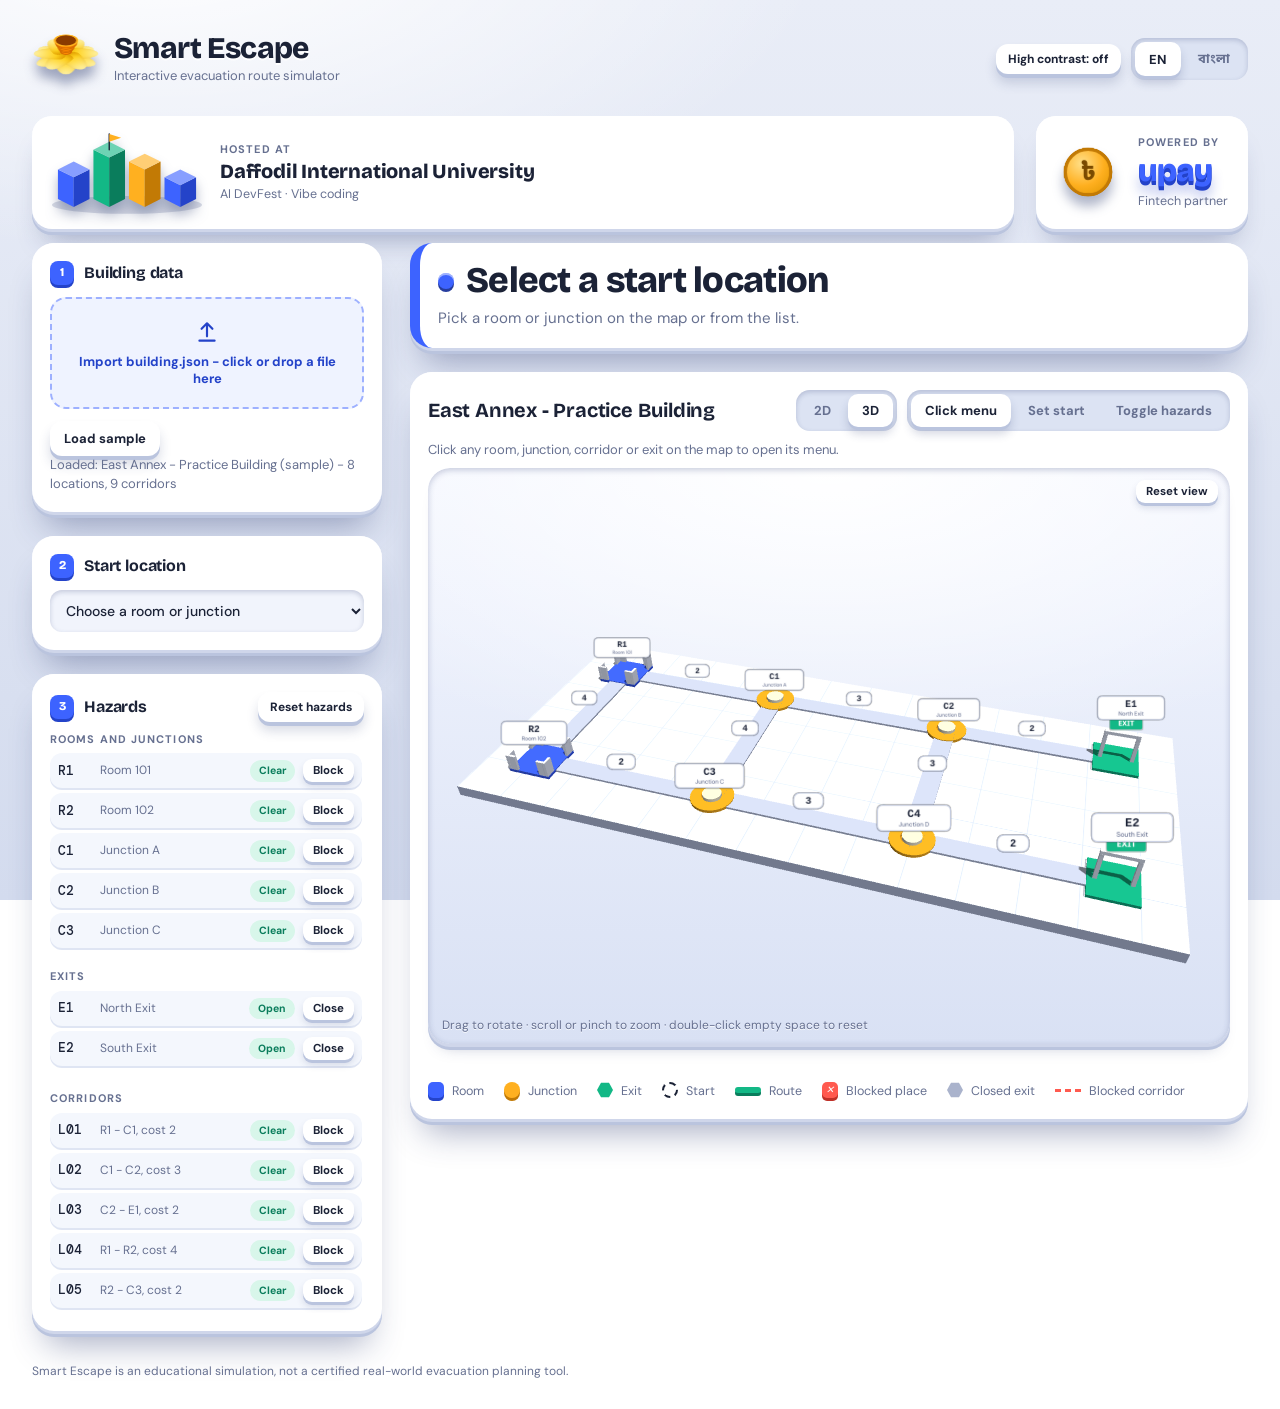
==== commit 778c01fa: "feat: real 3D view, click menu, 3D start-up fix | AI prompt: Add Three.js 3D view and click menu wit" ====
--- a/index.html
+++ b/index.html
@@ -8,6 +8,8 @@
   <link rel="preconnect" href="https://fonts.gstatic.com" crossorigin />
   <link href="https://fonts.googleapis.com/css2?family=Bricolage+Grotesque:wght@600;800&family=DM+Sans:wght@400;500;700&family=DM+Mono:wght@500&family=Noto+Sans+Bengali:wght@400;600;700&display=swap" rel="stylesheet" />
   <link rel="stylesheet" href="css/styles.css" />
+  <link rel="stylesheet" href="css/view3d.css" />
+  <link rel="stylesheet" href="css/clickmenu.css" />
   <link rel="stylesheet" href="css/campus.css" />
   <link rel="stylesheet" href="css/extras.css" />
 </head>
@@ -183,6 +185,9 @@
   <script src="js/i18n.js"></script>
   <script src="js/render.js"></script>
   <script src="js/extras.js"></script>
+  <script src="js/vendor/three.min.js"></script>
+  <script src="js/view3d.js"></script>
+  <script src="js/clickmenu.js"></script>
   <script src="js/app.js"></script>
 </body>
 </html>
--- a/css/view3d.css
+++ b/css/view3d.css
@@ -0,0 +1,15 @@
+.view-seg { margin-left: auto; }
+.map3d {
+  position: relative; height: clamp(380px, 64vh, 620px); margin: 8px 0 38px; border-radius: 22px; overflow: hidden;
+  background: radial-gradient(900px 420px at 50% 0, #ffffff 0, rgba(255,255,255,0) 70%), linear-gradient(180deg, #f3f6ff, #d9e1f4);
+  box-shadow: inset 0 2px 6px rgba(40,55,110,.25), 0 3px 0 #cfd6ea, 0 6px 0 #bac4de, 0 14px 16px -12px rgba(40,55,110,.35);
+}
+.map3d canvas { display: block; width: 100%; height: 100%; touch-action: none; cursor: grab; }
+.map3d canvas.grabbing { cursor: grabbing; }
+.map3d canvas.pick { cursor: pointer; }
+.hint3d { position: absolute; left: 14px; right: 110px; bottom: 10px; margin: 0; font-size: 12px; color: #667090; pointer-events: none; text-shadow: 0 1px 0 rgba(255,255,255,.85); }
+.view-reset { position: absolute; right: 12px; top: 12px; }
+body.view-3d .legend { margin-top: 0; }
+body.view-3d .walk-btn { display: none; }
+body.hc .map3d { background: #000; border: 2px solid #fff; box-shadow: 0 6px 0 #b39e00, 0 12px 0 #806f00, 0 18px 0 #4d4300; }
+body.hc .hint3d { color: #e8e8e8; text-shadow: none; }
--- a/css/clickmenu.css
+++ b/css/clickmenu.css
@@ -0,0 +1,40 @@
+.cmenu {
+  position: fixed; z-index: 70; width: 252px; max-width: calc(100vw - 16px); padding: 12px; border-radius: 20px;
+  background: var(--panel, #ffffff); color: var(--ink, #1b2236); font-family: var(--sans, system-ui, "Segoe UI", "Nirmala UI", sans-serif);
+  box-shadow: inset 0 1px 0 rgba(255,255,255,.7), 0 3px 0 var(--edge1, #cfd6ea), 0 6px 0 var(--edge2, #bac4de), 0 26px 38px -12px rgba(20,30,70,.55);
+  animation: cmIn .14s ease-out;
+}
+.cm-head { display: flex; align-items: center; gap: 8px; margin-bottom: 4px; }
+.cm-title { flex: 1; min-width: 0; font-family: var(--display, var(--sans, system-ui, sans-serif)); font-weight: 800; font-size: 16px; letter-spacing: -.01em; overflow: hidden; text-overflow: ellipsis; white-space: nowrap; }
+.cm-x { flex: none; width: 26px; height: 26px; padding: 0; font: inherit; font-size: 12px; font-weight: 700; color: var(--muted, #667090); background: transparent; border: 0; border-radius: 8px; cursor: pointer; transition: background .15s, color .15s; }
+.cm-x:hover { background: color-mix(in srgb, var(--ink, #1b2236) 10%, transparent); color: var(--ink, #1b2236); }
+.cm-sub { display: flex; align-items: center; gap: 8px; margin: 0 0 12px; font-size: 12px; color: var(--muted, #667090); }
+.cm-chip { flex: none; font-size: 10.5px; font-weight: 700; padding: 2px 9px; border-radius: 999px; }
+.cm-chip.ok { color: var(--go-d, #0a7d5c); background: rgba(19,184,134,.16); }
+.cm-chip.bad { color: #fff; background: var(--haz, #ff5a4f); box-shadow: 0 2px 0 var(--haz-d, #bf3128); }
+.cm-btn {
+  display: flex; align-items: center; gap: 10px; width: 100%; margin: 0 0 9px; padding: 9px 12px; font: inherit; font-size: 14px; font-weight: 700; text-align: left;
+  color: var(--ink, #1b2236); background: var(--panel, #ffffff); border: 0; border-radius: 13px; cursor: pointer;
+  box-shadow: 0 4px 0 var(--edge2, #bac4de), 0 9px 12px rgba(40,55,110,.18); transition: transform .08s, box-shadow .08s, background .15s;
+}
+.cm-btn:last-child { margin-bottom: 5px; }
+.cm-btn:hover:not(:disabled) { background: color-mix(in srgb, var(--ink, #1b2236) 7%, var(--panel, #ffffff)); }
+.cm-btn:active:not(:disabled) { transform: translateY(3px); box-shadow: 0 1px 0 var(--edge2, #bac4de), 0 3px 5px rgba(40,55,110,.18); }
+.cm-btn:disabled { opacity: .5; cursor: not-allowed; box-shadow: 0 2px 0 var(--edge2, #bac4de); }
+.cm-ico { flex: none; width: 26px; height: 26px; display: grid; place-items: center; border-radius: 8px; font-size: 13px; font-weight: 800; color: #fff; }
+.cm-btn.start .cm-ico { background: var(--blue, #3d63ff); box-shadow: 0 3px 0 var(--blue-d, #2443c9); }
+.cm-btn.haz .cm-ico { background: var(--haz, #ff5a4f); box-shadow: 0 3px 0 var(--haz-d, #bf3128); }
+.cm-btn.go .cm-ico { background: var(--go, #13b886); box-shadow: 0 3px 0 var(--go-d, #0a7d5c); }
+.cm-label { min-width: 0; overflow-wrap: anywhere; }
+
+svg[data-mode="menu"] .edge, svg[data-mode="menu"] .node { cursor: pointer; }
+
+body.hc .cmenu { background: #0e0e0e; color: #fff; border: 1px solid #fff; box-shadow: 0 3px 0 #ffe600, 0 6px 0 #8f7f00, 0 26px 38px -12px rgba(255,230,0,.25); }
+body.hc .cm-sub, body.hc .cm-x { color: #e8e8e8; }
+body.hc .cm-btn { background: #000; color: #fff; border: 2px solid #fff; box-shadow: 0 4px 0 #8f7f00; }
+body.hc .cm-btn:hover:not(:disabled) { background: #1c1c1c; }
+body.hc .cm-ico { color: #000; box-shadow: none !important; }
+body.hc .cm-btn.start .cm-ico { background: #00e5ff; }
+body.hc .cm-chip.bad { color: #000; background: #ff6a4a; box-shadow: none; }
+body.hc .cm-chip.ok { color: #47ff9c; background: rgba(71,255,156,.15); }
+@keyframes cmIn { from { opacity: 0; transform: translateY(5px) scale(.97); } to { opacity: 1; transform: none; } }
